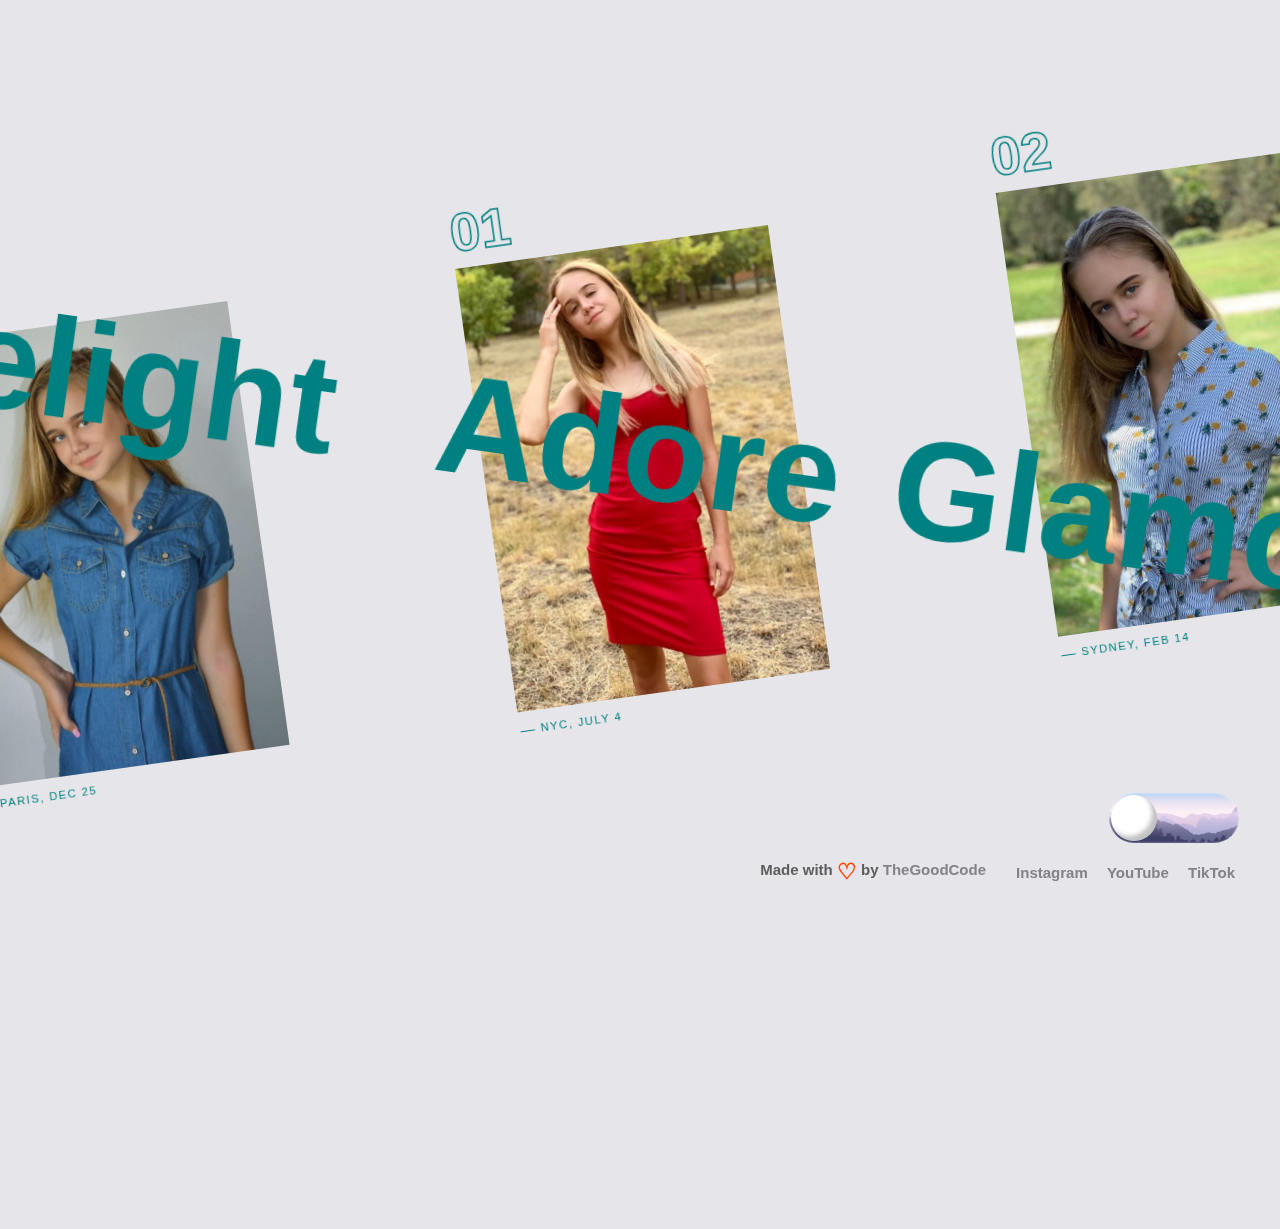
==== index.html @ 1a1d2ea1 "add nav links" ====
<!DOCTYPE html>
<html lang="en" class="no-js">
	<head>
		<meta charset="UTF-8" />
		<meta name="viewport" content="width=device-width, initial-scale=1" />
		<title>Welcome to My Website</title>
		<meta
			name="description"
			content="Model Website made with Love by TheGoodCode"
		/>
		<meta name="keywords" content="model, teen, website, TheGoodCode" />
		<meta name="author" content="TheGoodCode" />
		<link rel="shortcut icon" href="favicon.ico" />
		<link rel="stylesheet" type="text/css" href="css/base.css" />
		<script>
			document.documentElement.className = 'js'
			var supportsCssVars = function () {
				var e,
					t = document.createElement('style')
				return (
					(t.innerHTML = 'root: { --tmp-var: bold; }'),
					document.head.appendChild(t),
					(e = !!(
						window.CSS &&
						window.CSS.supports &&
						window.CSS.supports('font-weight', 'var(--tmp-var)')
					)),
					t.parentNode.removeChild(t),
					e
				)
			}
			supportsCssVars() ||
				alert(
					'Please view this demo in a modern browser that supports CSS Variables.'
				)
		</script>
	</head>

	<body class="loading">
		<main>
			<div>Add the nav links here</div>
			<div class="content">
				<article class="content__item">
					<div class="img-wrap img-wrap--content">
						<div
							class="img img--content"
							style="background-image: url(img/1.jpg);"
						></div>
					</div>
					<header class="content__item-header">
						<span class="content__item-header-meta">NYC, July 4</span>
						<h2 class="content__item-header-title">Adore</h2>
					</header>
					<div class="content__item-copy">
						<p class="content__item-copy-text">
							You can talk with someone for years, everyday, and still, it won't
							mean as much as what you can have when you sit in front of
							someone, not saying a word, yet you feel that person with your
							heart, you feel like you have known the person for forever....
							connections are made with the heart, not the tongue.
						</p>
					</div>
				</article>
				<article class="content__item">
					<div class="img-wrap img-wrap--content">
						<div
							class="img img--content"
							style="background-image: url(img/2.jpg);"
						></div>
					</div>
					<header class="content__item-header">
						<span class="content__item-header-meta">Sydney, Feb 14</span>
						<h2 class="content__item-header-title">Glamour</h2>
					</header>
					<div class="content__item-copy">
						<p class="content__item-copy-text">
							Maybe you can afford to wait. Maybe for you there's a tomorrow.
							Maybe for you there's one thousand tomorrows, or three thousand,
							or ten, so much time you can bathe in it, roll around it, let it
							slide like coins through you fingers. So much time you can waste
							it. But for some of us there's only today. And the truth is, you
							never really know.
						</p>
					</div>
				</article>
				<article class="content__item">
					<div class="img-wrap img-wrap--content">
						<div
							class="img img--content"
							style="background-image: url(img/3.jpg);"
						></div>
					</div>
					<header class="content__item-header">
						<span class="content__item-header-meta">Brisbane, Oct 29</span>
						<h2 class="content__item-header-title">Beauty</h2>
					</header>
					<div class="content__item-copy">
						<p class="content__item-copy-text">
							Even if you cannot change all the people around you, you can
							change the people you choose to be around. Life is too short to
							waste your time on people who don’t respect, appreciate, and value
							you. Spend your life with people who make you smile, laugh, and
							feel loved.
						</p>
					</div>
				</article>
				<article class="content__item">
					<div class="img-wrap img-wrap--content">
						<div
							class="img img--content"
							style="background-image: url(img/4.jpg);"
						></div>
					</div>
					<header class="content__item-header">
						<span class="content__item-header-meta">Berlin, Nov 5</span>
						<h2 class="content__item-header-title">Charm</h2>
					</header>
					<div class="content__item-copy">
						<p class="content__item-copy-text">
							It is difficult to live in and enjoy the moment when you are
							thinking about the past or worrying about the future. You cannot
							change your past, but you can ruin the present by worrying about
							your future. Learn from the past, plan for the future. The more
							you live in and enjoy the present moment, the happier you will be.
						</p>
					</div>
				</article>
				<article class="content__item">
					<div class="img-wrap img-wrap--content">
						<div
							class="img img--content"
							style="background-image: url(img/5.jpg);"
						></div>
					</div>
					<header class="content__item-header">
						<span class="content__item-header-meta">Paris, Dec 25</span>
						<h2 class="content__item-header-title">Delight</h2>
					</header>
					<div class="content__item-copy">
						<p class="content__item-copy-text">
							There is no more profitable investment than investing in yourself.
							It is the best investment you can make; you can never go wrong
							with it. It is the true way to improve yourself to be the best
							version of you and lets you be able to best serve those around
							you.
						</p>
					</div>
				</article>
			</div>
			<div class="revealer">
				<div class="revealer__inner"></div>
			</div>
			<div class="grid grid--slideshow">
				<figure class="grid__item grid__item--slide">
					<span class="number">01</span>
					<div class="img-wrap">
						<div class="img" style="background-image: url(img/1.jpg);"></div>
					</div>
					<figcaption class="caption">NYC, July 4</figcaption>
				</figure>
				<figure class="grid__item grid__item--slide">
					<span class="number">02</span>
					<div class="img-wrap">
						<div class="img" style="background-image: url(img/2.jpg);"></div>
					</div>
					<figcaption class="caption">Sydney, Feb 14</figcaption>
				</figure>
				<figure class="grid__item grid__item--slide">
					<span class="number">03</span>
					<div class="img-wrap">
						<div class="img" style="background-image: url(img/3.jpg);"></div>
					</div>
					<figcaption class="caption">Brisbane, Oct 29</figcaption>
				</figure>
				<figure class="grid__item grid__item--slide">
					<span class="number">04</span>
					<div class="img-wrap">
						<div class="img" style="background-image: url(img/4.jpg);"></div>
					</div>
					<figcaption class="caption">Berlin, Nov 5</figcaption>
				</figure>
				<figure class="grid__item grid__item--slide">
					<span class="number">05</span>
					<div class="img-wrap">
						<div class="img" style="background-image: url(img/5.jpg);"></div>
					</div>
					<figcaption class="caption">Paris, Dec 25</figcaption>
				</figure>
				<div class="titles-wrap">
					<div class="grid grid--titles">
						<h3 class="grid__item grid__item--title">Adore</h3>
						<h3 class="grid__item grid__item--title">Glamour</h3>
						<h3 class="grid__item grid__item--title">Beauty</h3>
						<h3 class="grid__item grid__item--title">Charm</h3>
						<h3 class="grid__item grid__item--title">Delight</h3>
					</div>
				</div>
				<div class="grid grid--interaction">
					<div class="grid__item grid__item--cursor grid__item--left"></div>
					<div class="grid__item grid__item--cursor grid__item--center"></div>
					<div class="grid__item grid__item--cursor grid__item--right"></div>
				</div>
			</div>
			<div class="frame">
				<div class="frame__title-wrap">
					<h1 class="frame__title">
						Made with
						<span
							style="color: orangered; font-size: 22px; vertical-align: sub;"
							>&#9825;</span
						>
						by <a href="mailto:TheGoodCode@Tuta.io">TheGoodCode</a>
					</h1>
					<div class="frame__links" style="font-weight: bold;">
						<a href="https://instagram.com/alisagoldfinch">Instagram</a>
						<a href="https://www.youtube.com/channel/UC1NYjFMmXwzutjYdrJ8sT-Q"
							>YouTube</a
						>
						<a href="https://tiktok.com">TikTok</a>
					</div>
					<div class="wrapper">
						<input type="checkbox" name="checkbox" class="switch" checked />
					</div>
				</div>
			</div>
			<!-- /frame -->
		</main>
		<script src="js/imagesloaded.pkgd.min.js"></script>
		<script src="js/charming.min.js"></script>
		<script src="js/TweenMax.min.js"></script>
		<script src="js/demo.js"></script>
	</body>
</html>
---- css/base.css ----
article,aside,details,figcaption,figure,footer,header,hgroup,main,nav,section,summary{display:block}audio,canvas,video{display:inline-block}audio:not([controls]){display:none;height:0}[hidden]{display:none}html{font-family:sans-serif;-ms-text-size-adjust:100%;-webkit-text-size-adjust:100%}body{margin:0}a:focus{outline:thin dotted}a:active,a:hover{outline:0}h1{font-size:2em;margin:.67em 0}abbr[title]{border-bottom:1px dotted}b,strong{font-weight:700}dfn{font-style:italic}hr{-moz-box-sizing:content-box;box-sizing:content-box;height:0}mark{background:#ff0;color:#000}code,kbd,pre,samp{font-family:monospace,serif;font-size:1em}pre{white-space:pre-wrap}q{quotes:'\201C''\201D''\2018''\2019'}small{font-size:80%}sub,sup{font-size:75%;line-height:0;position:relative;vertical-align:baseline}sup{top:-.5em}sub{bottom:-.25em}img{border:0}svg:not(:root){overflow:hidden}figure{margin:0}fieldset{border:1px solid silver;margin:0 2px;padding:.35em .625em .75em}legend{border:0;padding:0}button,input,select,textarea{font-family:inherit;font-size:100%;margin:0}button,input{line-height:normal}button,select{text-transform:none}button,html input[type=button],input[type=reset],input[type=submit]{-webkit-appearance:button;cursor:pointer}button[disabled],html input[disabled]{cursor:default}input[type=checkbox],input[type=radio]{box-sizing:border-box;padding:0}input[type=search]{-webkit-appearance:textfield;-moz-box-sizing:content-box;-webkit-box-sizing:content-box;box-sizing:content-box}input[type=search]::-webkit-search-cancel-button,input[type=search]::-webkit-search-decoration{-webkit-appearance:none}button::-moz-focus-inner,input::-moz-focus-inner{border:0;padding:0}textarea{overflow:auto;vertical-align:top}table{border-collapse:collapse;border-spacing:0}*,::after,::before{box-sizing:border-box}.debug{transform:scale(.5)}.debug *{outline:1px solid red;opacity:.9}body,html{height:100%}:root{font-size:15px}body{--color-text:#5d5d5d;--color-bg:#e6e6ea;--color-link:#838288;--color-link-hover:teal;--color-number:teal;--color-title:teal;--color-caption:teal;--color-content:teal;--color-content-bg:var(--color-bg);--color-reveal-bg:var(--color-bg);color:var(--color-text);background-color:var(--color-bg);font-family:transat-text,sans-serif;-webkit-font-smoothing:antialiased;-moz-osx-font-smoothing:grayscale;text-rendering:optimizeLegibility}.dark-mode{--color-text:aqua;--color-bg:#101010;--color-link:aqua;--color-link-hover:#fff;--color-number:aqua;--color-title:#bb3a3a;--color-caption:aqua;--color-content:#bb3a3a;--color-content-title:#bb3a3a;--color-content-meta:#bb3a3a}.js .loading::before{content:'';position:fixed;z-index:100000;top:0;left:0;width:100%;height:100%;background:var(--color-bg)}.js .loading::after{content:'';position:fixed;z-index:100000;top:50%;left:50%;width:60px;height:60px;margin:-30px 0 0 -30px;pointer-events:none;border-radius:50%;opacity:.4;background:var(--color-link);animation:loaderAnim .7s linear infinite alternate forwards}@keyframes loaderAnim{to{opacity:1;transform:scale3d(.5,.5,1)}}a{text-decoration:none;color:var(--color-link);outline:0}a:focus,a:hover{color:var(--color-link-hover);outline:0}main{position:relative;min-height:100vh}.frame{text-align:center;position:fixed;bottom:40px;left:50%;transform:translateX(-50%);transition:.3s opacity}.frame__title{font-size:1rem;margin:0 0 1rem}.frame__links a{margin:0 .5rem}.frame__mode{margin:1rem auto;display:flex;justify-content:center}.frame__mode-item{position:relative;width:20px;height:20px;margin:0 .25rem;pointer-events:auto;border-radius:50%;background:#fff;overflow:hidden;border:1px solid var(--color-text)}.frame__mode-item--dark{background:#000}.frame__mode-input,.frame__mode-label{font-size:0;position:absolute;opacity:0;width:100%;height:100%;left:0;top:0;-moz-appearance:none;-webkit-appearance:none;cursor:pointer}.content{position:relative}.content__item{position:absolute;width:100%;left:0;top:0;color:var(--color-content);background:var(--color-content-bg)}.js .content__item{opacity:0;pointer-events:none}.js .content__item--current{opacity:1;pointer-events:auto;top:5rem}.content__item-header{padding:2rem 2rem 0;position:relative}.content__item-header-title{font-family:ivymode,sans-serif;font-weight:600;font-size:3rem;margin:0;color:var(--color-content-title)}.content__item-header-meta{text-indent:.25rem;display:block;color:var(--color-content-meta)}.dark-mode .content__item-header-meta{mix-blend-mode:difference}.content__item-header-meta::before{content:'---------';margin:0 .5rem 0 0;letter-spacing:-.15rem}.content__item-copy{padding:2rem;font-family:linotype-didot,serif}.revealer{position:fixed;width:100vw;height:100vh;top:0;left:0;transform:rotate(-8deg);display:flex;align-items:center;justify-content:center;pointer-events:none}.revealer__inner{background-color:var(--color-reveal-bg);width:200%;height:200%;position:relative;flex:none}.grid{position:absolute;display:grid;height:400px;width:100%;left:0;top:0;grid-template-columns:30% 30% 30%;grid-column-gap:5%;grid-template-areas:'griditem-left griditem-center griditem-right'}.grid--interaction,.grid--slideshow{left:-5%;width:110%;pointer-events:none}.grid--slideshow{top:4rem;transform:rotate(-8deg)}.grid--titles{align-items:center;text-align:center;cursor:default}.titles-wrap{position:absolute;width:100%;height:100%;z-index:1000;pointer-events:none;transform:rotate(16deg)}.grid__item{display:flex;justify-content:center;position:relative;pointer-events:none;opacity:0;grid-area:griditem-center}.grid__item--slide{flex-direction:column;width:100%}.grid__item--title{font-size:11vw;margin:0;font-family:ivymode,sans-serif;font-weight:600;color:var(--color-title)}.grid__item--title span{display:inline-block}.grid__item--center,.grid__item--left,.grid__item--right{opacity:1;cursor:pointer}.grid__item--left{grid-area:griditem-left}.grid__item--center{grid-area:griditem-center}.grid__item--right{grid-area:griditem-right}.grid__item--cursor{pointer-events:auto}.content-open .grid__item--cursor{display:none}.number{font-size:2rem;-webkit-text-stroke:1.5px var(--color-number);text-stroke:1.5px var(--color-number);-webkit-text-fill-color:transparent;text-fill-color:transparent;color:transparent;line-height:1;margin:0 0 .5rem 0;font-weight:700}.img-wrap{width:100%;overflow:hidden;position:relative;height:100%}.img-wrap--content{height:200px}.img{width:calc(100% + 40px);height:100%;left:-20px;top:0;background-size:cover;background-position:50% 50%;position:absolute;pointer-events:none}.img--content{background-position:50% 38%}.caption{text-transform:uppercase;letter-spacing:.1rem;font-size:.75rem;font-weight:400;margin:.75rem 0 0 0;color:var(--color-caption)}.caption::before{content:'---------';margin:0 .5rem 0 0;letter-spacing:-.15rem}.caption,.content__item-header-title,.grid__item--title,.grid__item--title span,.img--content,.img-wrap,.number,.revealer__inner{will-change:transform}.grid__item--cursor.grid__item--left::after,.grid__item--cursor.grid__item--right::after,.img-wrap--content::after{position:absolute;left:calc(50% - 30px);cursor:pointer}.grid__item--cursor.grid__item--left::after{top:70%}.grid__item--cursor.grid__item--right::after{top:20%}.grid__item--cursor.grid__item--left::after{content:url("data:image/svg+xml,%3Csvg version='1.1' xmlns='http://www.w3.org/2000/svg' xmlns:xlink='http://www.w3.org/1999/xlink' x='0px' y='0px' width='61px' height='44px' viewBox='0 0 61 44' style='enable-background:new 0 0 61 44;' xml:space='preserve'%3E %3Cpath d='M.613 21.671L21.584.7l5.642 5.642-11.74 11.74H60.45v7.978H15.487l11.74 11.739-5.643 5.642L.613 22.469a.57.57 0 0 1 0-.798z'/%3E %3C/svg%3E")}.grid__item--cursor.grid__item--right::after{content:url("data:image/svg+xml,%3Csvg version='1.1' xmlns='http://www.w3.org/2000/svg' xmlns:xlink='http://www.w3.org/1999/xlink' x='0px' y='0px' width='61px' height='44px' viewBox='0 0 61 44' style='enable-background:new 0 0 61 44;' xml:space='preserve'%3E %3Cpath d='M60.287 21.671L39.316.7l-5.642 5.642 11.74 11.74H.45v7.978h44.963l-11.74 11.739 5.643 5.642 20.971-20.972a.57.57 0 0 0 0-.798z'/%3E %3C/svg%3E")}.img-wrap--content::after{top:.5rem;right:.5rem;left:auto;transform:scale(.5);content:url("data:image/svg+xml,%3Csvg version='1.1' xmlns='http://www.w3.org/2000/svg' xmlns:xlink='http://www.w3.org/1999/xlink' x='0px' y='0px' width='52px' height='52px' viewBox='0 0 52 52' style='enable-background:new 0 0 52 52;' xml:space='preserve'%3E %3Cpath  d='M20.921 26.67L5.791 41.75C5.485 41.743.23 36.488.224 36.18L15.32 21.073.098 5.86 5.74.22l15.19 15.24L36.161.22l5.64 5.64-15.27 15.22 15.097 15.15c-.006.307-5.262 5.562-5.569 5.568L20.921 26.67z'/%3E %3C/svg%3E")}@media screen and (min-width:53em){body{overflow:hidden}.frame{position:fixed;bottom:0;right:0;padding:1rem;transform:translateX(0);transition:.3s opacity}.content-open+.frame{opacity:0;pointer-events:none}.frame__title-wrap{display:flex;align-items:center;justify-content:flex-end}.frame__title{margin:0}.frame__links{margin:0 1.5rem}.frame__mode{margin:0}.frame a{pointer-events:auto}.grid{height:100vh;grid-template-columns:repeat(3,calc((100% - 36vw)/ 3));grid-column-gap:18vw}.grid--slideshow{top:0}.grid--interaction{grid-template-columns:repeat(3,calc(100% / 3));grid-column-gap:0}.number{font-size:4.25vw}.img-wrap{height:35vw}.img-wrap--content{height:100%;grid-area:1/2/2/3}.content{top:0;position:absolute;height:100vh;width:100%}.content__item{height:100vh;display:grid;align-items:center;grid-template-columns:30% 40% 30%;grid-column-gap:0}.js .content__item{height:100%}.js .content__item--current{top:0}.img-wrap--content{height:100%}.content__item-header{justify-self:center;grid-area:1/1/2/3;pointer-events:none}.content__item-header-title{font-size:8vw}.content__item-copy{max-width:300px;justify-self:center;text-align:center;font-size:large}.grid__item--cursor.grid__item--left::after,.grid__item--cursor.grid__item--right::after,.img-wrap--content::after{display:none}.grid__item--cursor.grid__item--left{cursor:url("data:image/svg+xml,%3Csvg version='1.1' xmlns='http://www.w3.org/2000/svg' xmlns:xlink='http://www.w3.org/1999/xlink' x='0px' y='0px' width='61px' height='44px' viewBox='0 0 61 44' style='enable-background:new 0 0 61 44;' xml:space='preserve'%3E %3Cpath d='M.613 21.671L21.584.7l5.642 5.642-11.74 11.74H60.45v7.978H15.487l11.74 11.739-5.643 5.642L.613 22.469a.57.57 0 0 1 0-.798z'/%3E %3C/svg%3E") 30 22,sw-resize}.grid__item--cursor.grid__item--center{cursor:url("data:image/svg+xml,%3Csvg version='1.1' xmlns='http://www.w3.org/2000/svg' xmlns:xlink='http://www.w3.org/1999/xlink' x='0px' y='0px' width='52px' height='52px' viewBox='0 0 52 52' style='enable-background:new 0 0 52 52;' xml:space='preserve'%3E %3Cpath d='M29.889 30.05l-.036 21.361c-.222.213-7.654.213-7.876 0l-.007-21.358-21.52.007v-7.978l21.518.036L21.96.571h7.978l-.037 21.56 21.388.037c.213.222.213 7.654 0 7.876l-21.401.007z'/%3E %3C/svg%3E") 26 26,crosshair}.grid__item--cursor.grid__item--right{cursor:url("data:image/svg+xml,%3Csvg version='1.1' xmlns='http://www.w3.org/2000/svg' xmlns:xlink='http://www.w3.org/1999/xlink' x='0px' y='0px' width='61px' height='44px' viewBox='0 0 61 44' style='enable-background:new 0 0 61 44;' xml:space='preserve'%3E %3Cpath d='M60.287 21.671L39.316.7l-5.642 5.642 11.74 11.74H.45v7.978h44.963l-11.74 11.739 5.643 5.642 20.971-20.972a.57.57 0 0 0 0-.798z'/%3E %3C/svg%3E") 30 22,ne-resize}.dark-mode .grid__item--cursor.grid__item--left{cursor:url("data:image/svg+xml,%3Csvg version='1.1' xmlns='http://www.w3.org/2000/svg' xmlns:xlink='http://www.w3.org/1999/xlink' x='0px' y='0px' width='61px' height='44px' viewBox='0 0 61 44' style='enable-background:new 0 0 61 44;' xml:space='preserve'%3E %3Cpath fill='%23bb3a3a' d='M.613 21.671L21.584.7l5.642 5.642-11.74 11.74H60.45v7.978H15.487l11.74 11.739-5.643 5.642L.613 22.469a.57.57 0 0 1 0-.798z'/%3E %3C/svg%3E") 30 22,sw-resize}.dark-mode .grid__item--cursor.grid__item--center{cursor:url("data:image/svg+xml,%3Csvg version='1.1' xmlns='http://www.w3.org/2000/svg' xmlns:xlink='http://www.w3.org/1999/xlink' x='0px' y='0px' width='52px' height='52px' viewBox='0 0 52 52' style='enable-background:new 0 0 52 52;' xml:space='preserve'%3E %3Cpath fill='%23bb3a3a' d='M29.889 30.05l-.036 21.361c-.222.213-7.654.213-7.876 0l-.007-21.358-21.52.007v-7.978l21.518.036L21.96.571h7.978l-.037 21.56 21.388.037c.213.222.213 7.654 0 7.876l-21.401.007z'/%3E %3C/svg%3E") 26 26,crosshair}.dark-mode .grid__item--cursor.grid__item--right{cursor:url("data:image/svg+xml,%3Csvg version='1.1' xmlns='http://www.w3.org/2000/svg' xmlns:xlink='http://www.w3.org/1999/xlink' x='0px' y='0px' width='61px' height='44px' viewBox='0 0 61 44' style='enable-background:new 0 0 61 44;' xml:space='preserve'%3E %3Cpath fill='%23bb3a3a' d='M60.287 21.671L39.316.7l-5.642 5.642 11.74 11.74H.45v7.978h44.963l-11.74 11.739 5.643 5.642 20.971-20.972a.57.57 0 0 0 0-.798z'/%3E %3C/svg%3E") 30 22,ne-resize}.img-wrap--content{cursor:url("data:image/svg+xml,%3Csvg version='1.1' xmlns='http://www.w3.org/2000/svg' xmlns:xlink='http://www.w3.org/1999/xlink' x='0px' y='0px' width='52px' height='52px' viewBox='0 0 52 52' style='enable-background:new 0 0 52 52;' xml:space='preserve'%3E %3Cpath  d='M20.921 26.67L5.791 41.75C5.485 41.743.23 36.488.224 36.18L15.32 21.073.098 5.86 5.74.22l15.19 15.24L36.161.22l5.64 5.64-15.27 15.22 15.097 15.15c-.006.307-5.262 5.562-5.569 5.568L20.921 26.67z'/%3E %3C/svg%3E") 21 21,pointer}.dark-mode .img-wrap--content{cursor:url("data:image/svg+xml,%3Csvg version='1.1' xmlns='http://www.w3.org/2000/svg' xmlns:xlink='http://www.w3.org/1999/xlink' x='0px' y='0px' width='52px' height='52px' viewBox='0 0 52 52' style='enable-background:new 0 0 52 52;' xml:space='preserve'%3E %3Cpath fill='%23bb3a3a' d='M20.921 26.67L5.791 41.75C5.485 41.743.23 36.488.224 36.18L15.32 21.073.098 5.86 5.74.22l15.19 15.24L36.161.22l5.64 5.64-15.27 15.22 15.097 15.15c-.006.307-5.262 5.562-5.569 5.568L20.921 26.67z'/%3E %3C/svg%3E") 21 21,pointer}}.wrapper{width:130px;position:absolute;transform:translate(-20%,-100%)}@media screen and (max-width:847px){.wrapper{left:50%;transform:translate(-50%,-245%)}.frame{width:100%}.grid__item--title{font-size:9vw}}.switch{position:relative;width:130px;height:50px;margin:0;appearance:none;-webkit-appearance:none;background-image:url([data-uri]);background-size:cover;background-repeat:no-repeat;border-radius:25px;box-shadow:inset 0 0 2px rgba(255,255,255,.7);transition:background-image .7s ease-in-out;outline:0;cursor:pointer;overflow:hidden}.switch:checked{background-image:url([data-uri]);background-size:cover;transition:background-image 1s ease-in-out}.switch:after{content:'';width:46px;height:46px;border-radius:50%;background-color:#fff;position:absolute;left:2px;top:2px;transform:translateX(0);animation:off .7s forwards cubic-bezier(.8,.5,.2,1.4);box-shadow:inset 5px -5px 4px rgba(53,53,53,.3)}@keyframes off{0%{transform:translateX(80px);width:46px}50%{width:75px;border-radius:25px}100%{transform:translateX(0);width:46px}}.switch:checked:after{animation:on .7s forwards cubic-bezier(.8,.5,.2,1.4);box-shadow:inset -5px -5px 4px rgba(53,53,53,.3)}@keyframes on{0%{transform:translateX(0);width:46px}50%{width:75px;border-radius:25px}100%{transform:translateX(80px);width:46px}}.switch:checked:before{content:'';width:15px;height:15px;border-radius:50%;position:absolute;left:15px;top:5px;transform-origin:53px 10px;background-color:transparent;box-shadow:5px -1px 0 #fff;filter:blur(0);animation:sun .7s forwards ease}@keyframes sun{0%{transform:rotate(170deg);background-color:transparent;box-shadow:5px -1px 0 #fff;filter:blur(0)}50%{background-color:transparent;box-shadow:5px -1px 0 #fff;filter:blur(0)}90%{background-color:#f5daaa;box-shadow:0 0 10px #f5deb4,0 0 20px #f5deb4,0 0 30px #f5deb4,inset 0 0 2px #efd3a3;filter:blur(1px)}100%{transform:rotate(0);background-color:#f5daaa;box-shadow:0 0 10px #f5deb4,0 0 20px #f5deb4,0 0 30px #f5deb4,inset 0 0 2px #efd3a3;filter:blur(1px)}}.switch:before{content:'';width:15px;height:15px;border-radius:50%;position:absolute;left:15px;top:5px;filter:blur(1px);background-color:#f5daaa;box-shadow:0 0 10px #f5deb4,0 0 20px #f5deb4,0 0 30px #f5deb4,inset 0 0 2px #efd3a3;transform-origin:53px 10px;animation:moon .7s forwards ease}@keyframes moon{0%{transform:rotate(0);filter:blur(1px)}50%{filter:blur(1px)}90%{background-color:transparent;box-shadow:5px -1px 0 #fff;filter:blur(0)}100%{transform:rotate(170deg);background-color:transparent;box-shadow:5px -1px 0 #fff;filter:blur(0)}}
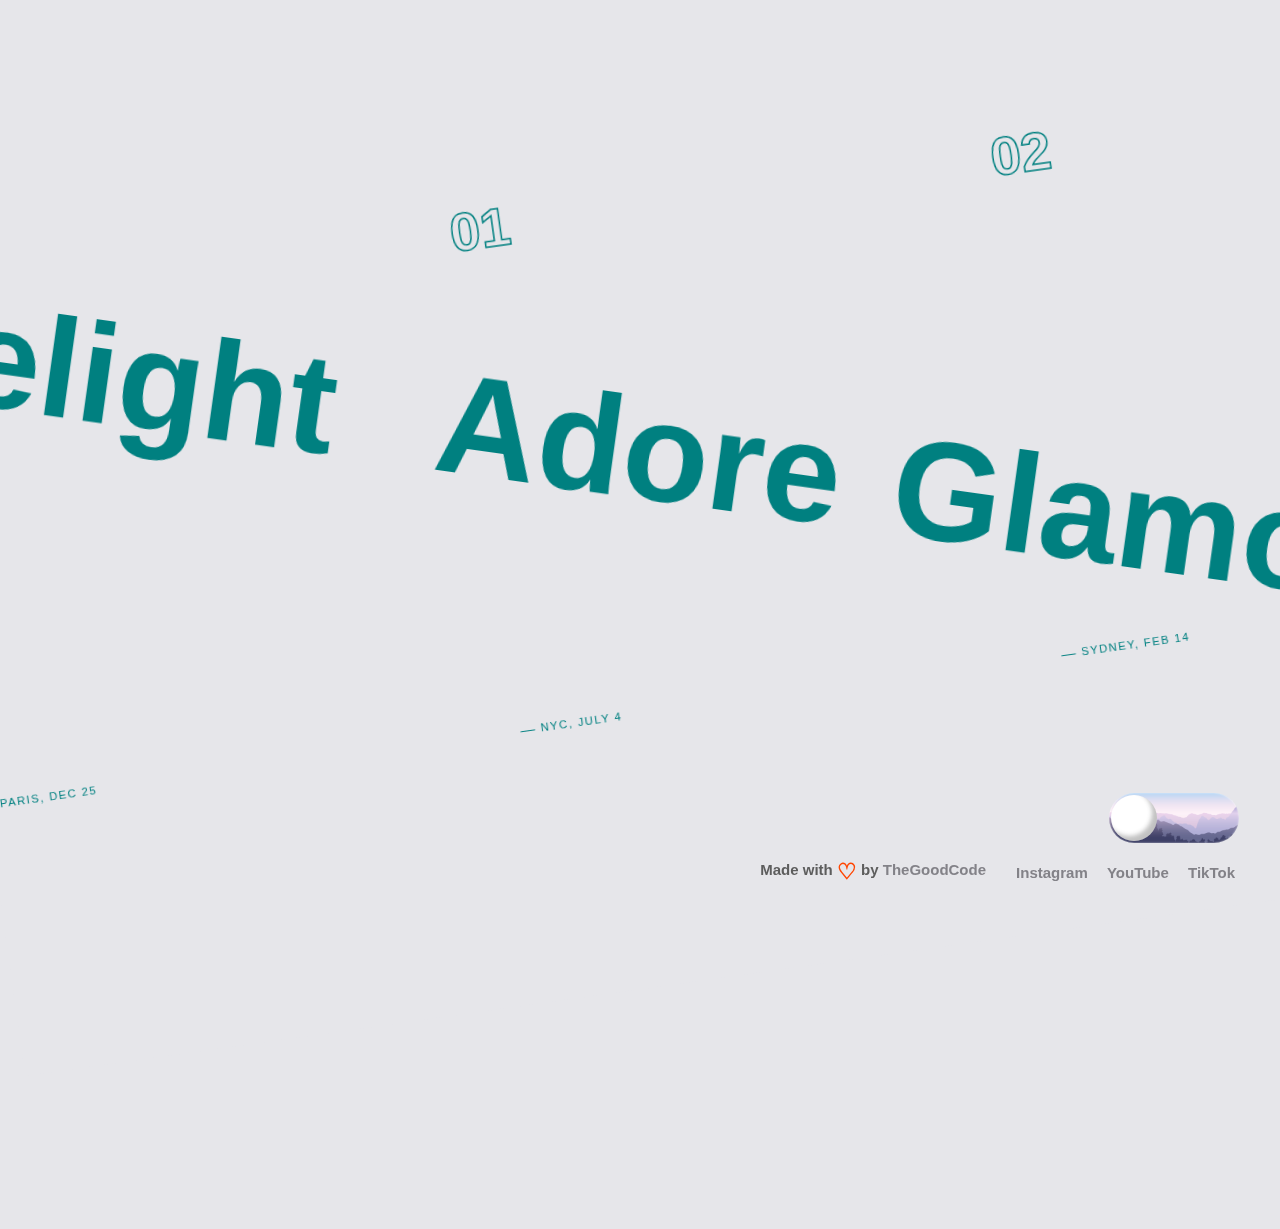
==== commit f20d1df6: "uploaded all images in google photos and hosted them from there" ====
--- a/index.html
+++ b/index.html
@@ -1,233 +1,234 @@
 <!DOCTYPE html>
 <html lang="en" class="no-js">
-	<head>
-		<meta charset="UTF-8" />
-		<meta name="viewport" content="width=device-width, initial-scale=1" />
-		<title>Welcome to My Website</title>
-		<meta
-			name="description"
-			content="Model Website made with Love by TheGoodCode"
-		/>
-		<meta name="keywords" content="model, teen, website, TheGoodCode" />
-		<meta name="author" content="TheGoodCode" />
-		<link rel="shortcut icon" href="favicon.ico" />
-		<link rel="stylesheet" type="text/css" href="css/base.css" />
-		<script>
-			document.documentElement.className = 'js'
-			var supportsCssVars = function () {
-				var e,
-					t = document.createElement('style')
-				return (
-					(t.innerHTML = 'root: { --tmp-var: bold; }'),
-					document.head.appendChild(t),
-					(e = !!(
-						window.CSS &&
-						window.CSS.supports &&
-						window.CSS.supports('font-weight', 'var(--tmp-var)')
-					)),
-					t.parentNode.removeChild(t),
-					e
-				)
-			}
-			supportsCssVars() ||
-				alert(
-					'Please view this demo in a modern browser that supports CSS Variables.'
-				)
-		</script>
-	</head>
 
-	<body class="loading">
-		<main>
-			<div>Add the nav links here</div>
-			<div class="content">
-				<article class="content__item">
-					<div class="img-wrap img-wrap--content">
-						<div
-							class="img img--content"
-							style="background-image: url(img/1.jpg);"
-						></div>
-					</div>
-					<header class="content__item-header">
-						<span class="content__item-header-meta">NYC, July 4</span>
-						<h2 class="content__item-header-title">Adore</h2>
-					</header>
-					<div class="content__item-copy">
-						<p class="content__item-copy-text">
-							You can talk with someone for years, everyday, and still, it won't
-							mean as much as what you can have when you sit in front of
-							someone, not saying a word, yet you feel that person with your
-							heart, you feel like you have known the person for forever....
-							connections are made with the heart, not the tongue.
-						</p>
-					</div>
-				</article>
-				<article class="content__item">
-					<div class="img-wrap img-wrap--content">
-						<div
-							class="img img--content"
-							style="background-image: url(img/2.jpg);"
-						></div>
-					</div>
-					<header class="content__item-header">
-						<span class="content__item-header-meta">Sydney, Feb 14</span>
-						<h2 class="content__item-header-title">Glamour</h2>
-					</header>
-					<div class="content__item-copy">
-						<p class="content__item-copy-text">
-							Maybe you can afford to wait. Maybe for you there's a tomorrow.
-							Maybe for you there's one thousand tomorrows, or three thousand,
-							or ten, so much time you can bathe in it, roll around it, let it
-							slide like coins through you fingers. So much time you can waste
-							it. But for some of us there's only today. And the truth is, you
-							never really know.
-						</p>
-					</div>
-				</article>
-				<article class="content__item">
-					<div class="img-wrap img-wrap--content">
-						<div
-							class="img img--content"
-							style="background-image: url(img/3.jpg);"
-						></div>
-					</div>
-					<header class="content__item-header">
-						<span class="content__item-header-meta">Brisbane, Oct 29</span>
-						<h2 class="content__item-header-title">Beauty</h2>
-					</header>
-					<div class="content__item-copy">
-						<p class="content__item-copy-text">
-							Even if you cannot change all the people around you, you can
-							change the people you choose to be around. Life is too short to
-							waste your time on people who don’t respect, appreciate, and value
-							you. Spend your life with people who make you smile, laugh, and
-							feel loved.
-						</p>
-					</div>
-				</article>
-				<article class="content__item">
-					<div class="img-wrap img-wrap--content">
-						<div
-							class="img img--content"
-							style="background-image: url(img/4.jpg);"
-						></div>
-					</div>
-					<header class="content__item-header">
-						<span class="content__item-header-meta">Berlin, Nov 5</span>
-						<h2 class="content__item-header-title">Charm</h2>
-					</header>
-					<div class="content__item-copy">
-						<p class="content__item-copy-text">
-							It is difficult to live in and enjoy the moment when you are
-							thinking about the past or worrying about the future. You cannot
-							change your past, but you can ruin the present by worrying about
-							your future. Learn from the past, plan for the future. The more
-							you live in and enjoy the present moment, the happier you will be.
-						</p>
-					</div>
-				</article>
-				<article class="content__item">
-					<div class="img-wrap img-wrap--content">
-						<div
-							class="img img--content"
-							style="background-image: url(img/5.jpg);"
-						></div>
-					</div>
-					<header class="content__item-header">
-						<span class="content__item-header-meta">Paris, Dec 25</span>
-						<h2 class="content__item-header-title">Delight</h2>
-					</header>
-					<div class="content__item-copy">
-						<p class="content__item-copy-text">
-							There is no more profitable investment than investing in yourself.
-							It is the best investment you can make; you can never go wrong
-							with it. It is the true way to improve yourself to be the best
-							version of you and lets you be able to best serve those around
-							you.
-						</p>
-					</div>
-				</article>
+<head>
+	<meta charset="UTF-8" />
+	<meta name="viewport" content="width=device-width, initial-scale=1" />
+	<title>Welcome to My Website</title>
+	<meta name="description" content="Model Website made with Love by TheGoodCode" />
+	<meta name="keywords" content="model, teen, website, TheGoodCode" />
+	<meta name="author" content="TheGoodCode" />
+	<link rel="shortcut icon" href="favicon.ico" />
+	<link rel="stylesheet" type="text/css" href="css/base.css" />
+	<script>
+		document.documentElement.className = 'js'
+		var supportsCssVars = function () {
+			var e,
+				t = document.createElement('style')
+			return (
+				(t.innerHTML = 'root: { --tmp-var: bold; }'),
+				document.head.appendChild(t),
+				(e = !!(
+					window.CSS &&
+					window.CSS.supports &&
+					window.CSS.supports('font-weight', 'var(--tmp-var)')
+				)),
+				t.parentNode.removeChild(t),
+				e
+			)
+		}
+		supportsCssVars() ||
+			alert(
+				'Please view this demo in a modern browser that supports CSS Variables.'
+			)
+	</script>
+</head>
+
+<body class="loading">
+	<main>
+		<div>Add the nav links here</div>
+		<div class="content">
+			<article class="content__item">
+				<div class="img-wrap img-wrap--content">
+					<div class="img img--content"
+						style="background-image: url(https://lh3.googleusercontent.com/jqiYI-f8SjNLC08zHUxml-SrjBSOpdWZISajF-sZW07DxowhvWiE8Unh2d3avWsczofZdSKtder5NHsr2rO-0kQfchn4i3Yh8PZOunVLkCe2_spnsiNtLAxcz0RjTe0-7YUQKVYT=w1920-h1080);">
+					</div>
+					</blockquote>
+					<script async src="//s.imgur.com/min/embed.js" charset="utf-8"></script>
+				</div>
+				<header class="content__item-header">
+					<span class="content__item-header-meta">NYC, July 4</span>
+					<h2 class="content__item-header-title">Adore</h2>
+				</header>
+				<div class="content__item-copy">
+					<p class="content__item-copy-text">
+						You can talk with someone for years, everyday, and still, it won't
+						mean as much as what you can have when you sit in front of
+						someone, not saying a word, yet you feel that person with your
+						heart, you feel like you have known the person for forever....
+						connections are made with the heart, not the tongue.
+					</p>
+				</div>
+			</article>
+			<article class="content__item">
+				<div class="img-wrap img-wrap--content">
+					<div class="img img--content"
+						style="background-image: url(https://lh3.googleusercontent.com/zhtqQMD5x4eyv453XK8eEj1cC8ltDgM_2e4I5G5DkF9mwYuzMFCidcB8MwmiGliJ77cv2CXWA9yMA1z5yLAzFOtAG3SEY_gk1BSRRMeLNf4yX4vrMFXNmY7NZxB4rAtIoiSv-PPg=w1920-h1080);">
+					</div>
+				</div>
+				<header class="content__item-header">
+					<span class="content__item-header-meta">Sydney, Feb 14</span>
+					<h2 class="content__item-header-title">Glamour</h2>
+				</header>
+				<div class="content__item-copy">
+					<p class="content__item-copy-text">
+						Maybe you can afford to wait. Maybe for you there's a tomorrow.
+						Maybe for you there's one thousand tomorrows, or three thousand,
+						or ten, so much time you can bathe in it, roll around it, let it
+						slide like coins through you fingers. So much time you can waste
+						it. But for some of us there's only today. And the truth is, you
+						never really know.
+					</p>
+				</div>
+			</article>
+			<article class="content__item">
+				<div class="img-wrap img-wrap--content">
+					<div class="img img--content"
+						style="background-image: url(https://lh3.googleusercontent.com/2q842ILVZ-6kw88Z91zoBiJiNdZj8QLAItRwK2NXZkgcdvGDuivNQeR3sgsqxfnLWwoId4TUEafiw0r9RtOY5kTrBQEibqcRFu6VJMBLYDuoI3JQu6JTw5CW2x9aYoDl-PSCYg2k=w1920-h1080);">
+					</div>
+				</div>
+				<header class="content__item-header">
+					<span class="content__item-header-meta">Brisbane, Oct 29</span>
+					<h2 class="content__item-header-title">Beauty</h2>
+				</header>
+				<div class="content__item-copy">
+					<p class="content__item-copy-text">
+						Even if you cannot change all the people around you, you can
+						change the people you choose to be around. Life is too short to
+						waste your time on people who don’t respect, appreciate, and value
+						you. Spend your life with people who make you smile, laugh, and
+						feel loved.
+					</p>
+				</div>
+			</article>
+			<article class="content__item">
+				<div class="img-wrap img-wrap--content">
+					<div class="img img--content"
+						style="background-image: url(https://lh3.googleusercontent.com/Y2hJwY_KGDaK8qK7HCvbccvIj2o89mm0tR7ea8GWC16L_VFk7_Icyyaty3cl0pongRH8SXLHyz8VZEQUrP0cICefiZPlMcgNlOuax6LN0WCn6kJSjtFrZ664cO4MBxGObnYy9y3d=w1920-h1080);">
+					</div>
+				</div>
+				<header class="content__item-header">
+					<span class="content__item-header-meta">Berlin, Nov 5</span>
+					<h2 class="content__item-header-title">Charm</h2>
+				</header>
+				<div class="content__item-copy">
+					<p class="content__item-copy-text">
+						It is difficult to live in and enjoy the moment when you are
+						thinking about the past or worrying about the future. You cannot
+						change your past, but you can ruin the present by worrying about
+						your future. Learn from the past, plan for the future. The more
+						you live in and enjoy the present moment, the happier you will be.
+					</p>
+				</div>
+			</article>
+			<article class="content__item">
+				<div class="img-wrap img-wrap--content">
+					<div class="img img--content"
+						style="background-image: url(https://lh3.googleusercontent.com/lNlgtEbeagHPSSiLE57iAyMpZ5jioQcPt2p5pwBvpnqirGYiUCM8uwdaRCTVfeK_Z1x34wvGy2hhMzol68mN-qtwPSQpC8YnMN0et-8tfBCdYO_LFwpAsdORG3rklKYDi7--ZjID=w1920-h1080);">
+					</div>
+				</div>
+				<header class="content__item-header">
+					<span class="content__item-header-meta">Paris, Dec 25</span>
+					<h2 class="content__item-header-title">Delight</h2>
+				</header>
+				<div class="content__item-copy">
+					<p class="content__item-copy-text">
+						There is no more profitable investment than investing in yourself.
+						It is the best investment you can make; you can never go wrong
+						with it. It is the true way to improve yourself to be the best
+						version of you and lets you be able to best serve those around
+						you.
+					</p>
+				</div>
+			</article>
+		</div>
+		<div class="revealer">
+			<div class="revealer__inner"></div>
+		</div>
+		<div class="grid grid--slideshow">
+			<figure class="grid__item grid__item--slide">
+				<span class="number">01</span>
+				<div class="img-wrap">
+					<div class="img"
+						style="background-image: url(https://lh3.googleusercontent.com/jqiYI-f8SjNLC08zHUxml-SrjBSOpdWZISajF-sZW07DxowhvWiE8Unh2d3avWsczofZdSKtder5NHsr2rO-0kQfchn4i3Yh8PZOunVLkCe2_spnsiNtLAxcz0RjTe0-7YUQKVYT=w1920-h1080);">
+					</div>
+				</div>
+				<figcaption class="caption">NYC, July 4</figcaption>
+			</figure>
+			<figure class="grid__item grid__item--slide">
+				<span class="number">02</span>
+				<div class="img-wrap">
+					<div class="img"
+						style="background-image: url(https://lh3.googleusercontent.com/zhtqQMD5x4eyv453XK8eEj1cC8ltDgM_2e4I5G5DkF9mwYuzMFCidcB8MwmiGliJ77cv2CXWA9yMA1z5yLAzFOtAG3SEY_gk1BSRRMeLNf4yX4vrMFXNmY7NZxB4rAtIoiSv-PPg=w1920-h1080);">
+					</div>
+				</div>
+				<figcaption class="caption">Sydney, Feb 14</figcaption>
+			</figure>
+			<figure class="grid__item grid__item--slide">
+				<span class="number">03</span>
+				<div class="img-wrap">
+					<div class="img"
+						style="background-image: url(https://lh3.googleusercontent.com/2q842ILVZ-6kw88Z91zoBiJiNdZj8QLAItRwK2NXZkgcdvGDuivNQeR3sgsqxfnLWwoId4TUEafiw0r9RtOY5kTrBQEibqcRFu6VJMBLYDuoI3JQu6JTw5CW2x9aYoDl-PSCYg2k=w1920-h1080);">
+					</div>
+				</div>
+				<figcaption class="caption">Brisbane, Oct 29</figcaption>
+			</figure>
+			<figure class="grid__item grid__item--slide">
+				<span class="number">04</span>
+				<div class="img-wrap">
+					<div class="img"
+						style="background-image: url(https://lh3.googleusercontent.com/Y2hJwY_KGDaK8qK7HCvbccvIj2o89mm0tR7ea8GWC16L_VFk7_Icyyaty3cl0pongRH8SXLHyz8VZEQUrP0cICefiZPlMcgNlOuax6LN0WCn6kJSjtFrZ664cO4MBxGObnYy9y3d=w1920-h1080);">
+					</div>
+				</div>
+				<figcaption class="caption">Berlin, Nov 5</figcaption>
+			</figure>
+			<figure class="grid__item grid__item--slide">
+				<span class="number">05</span>
+				<div class="img-wrap">
+					<div class="img"
+						style="background-image: url(https://lh3.googleusercontent.com/lNlgtEbeagHPSSiLE57iAyMpZ5jioQcPt2p5pwBvpnqirGYiUCM8uwdaRCTVfeK_Z1x34wvGy2hhMzol68mN-qtwPSQpC8YnMN0et-8tfBCdYO_LFwpAsdORG3rklKYDi7--ZjID=w1920-h1080);">
+					</div>
+				</div>
+				<figcaption class="caption">Paris, Dec 25</figcaption>
+			</figure>
+			<div class="titles-wrap">
+				<div class="grid grid--titles">
+					<h3 class="grid__item grid__item--title">Adore</h3>
+					<h3 class="grid__item grid__item--title">Glamour</h3>
+					<h3 class="grid__item grid__item--title">Beauty</h3>
+					<h3 class="grid__item grid__item--title">Charm</h3>
+					<h3 class="grid__item grid__item--title">Delight</h3>
+				</div>
 			</div>
-			<div class="revealer">
-				<div class="revealer__inner"></div>
+			<div class="grid grid--interaction">
+				<div class="grid__item grid__item--cursor grid__item--left"></div>
+				<div class="grid__item grid__item--cursor grid__item--center"></div>
+				<div class="grid__item grid__item--cursor grid__item--right"></div>
 			</div>
-			<div class="grid grid--slideshow">
-				<figure class="grid__item grid__item--slide">
-					<span class="number">01</span>
-					<div class="img-wrap">
-						<div class="img" style="background-image: url(img/1.jpg);"></div>
-					</div>
-					<figcaption class="caption">NYC, July 4</figcaption>
-				</figure>
-				<figure class="grid__item grid__item--slide">
-					<span class="number">02</span>
-					<div class="img-wrap">
-						<div class="img" style="background-image: url(img/2.jpg);"></div>
-					</div>
-					<figcaption class="caption">Sydney, Feb 14</figcaption>
-				</figure>
-				<figure class="grid__item grid__item--slide">
-					<span class="number">03</span>
-					<div class="img-wrap">
-						<div class="img" style="background-image: url(img/3.jpg);"></div>
-					</div>
-					<figcaption class="caption">Brisbane, Oct 29</figcaption>
-				</figure>
-				<figure class="grid__item grid__item--slide">
-					<span class="number">04</span>
-					<div class="img-wrap">
-						<div class="img" style="background-image: url(img/4.jpg);"></div>
-					</div>
-					<figcaption class="caption">Berlin, Nov 5</figcaption>
-				</figure>
-				<figure class="grid__item grid__item--slide">
-					<span class="number">05</span>
-					<div class="img-wrap">
-						<div class="img" style="background-image: url(img/5.jpg);"></div>
-					</div>
-					<figcaption class="caption">Paris, Dec 25</figcaption>
-				</figure>
-				<div class="titles-wrap">
-					<div class="grid grid--titles">
-						<h3 class="grid__item grid__item--title">Adore</h3>
-						<h3 class="grid__item grid__item--title">Glamour</h3>
-						<h3 class="grid__item grid__item--title">Beauty</h3>
-						<h3 class="grid__item grid__item--title">Charm</h3>
-						<h3 class="grid__item grid__item--title">Delight</h3>
-					</div>
-				</div>
-				<div class="grid grid--interaction">
-					<div class="grid__item grid__item--cursor grid__item--left"></div>
-					<div class="grid__item grid__item--cursor grid__item--center"></div>
-					<div class="grid__item grid__item--cursor grid__item--right"></div>
+		</div>
+		<div class="frame">
+			<div class="frame__title-wrap">
+				<h1 class="frame__title">
+					Made with
+					<span style="color: orangered; font-size: 22px; vertical-align: sub;">&#9825;</span>
+					by <a href="mailto:TheGoodCode@Tuta.io">TheGoodCode</a>
+				</h1>
+				<div class="frame__links" style="font-weight: bold;">
+					<a href="https://instagram.com/alisagoldfinch">Instagram</a>
+					<a href="https://www.youtube.com/channel/UC1NYjFMmXwzutjYdrJ8sT-Q">YouTube</a>
+					<a href="https://tiktok.com">TikTok</a>
+				</div>
+				<div class="wrapper">
+					<input type="checkbox" name="checkbox" class="switch" checked />
 				</div>
 			</div>
-			<div class="frame">
-				<div class="frame__title-wrap">
-					<h1 class="frame__title">
-						Made with
-						<span
-							style="color: orangered; font-size: 22px; vertical-align: sub;"
-							>&#9825;</span
-						>
-						by <a href="mailto:TheGoodCode@Tuta.io">TheGoodCode</a>
-					</h1>
-					<div class="frame__links" style="font-weight: bold;">
-						<a href="https://instagram.com/alisagoldfinch">Instagram</a>
-						<a href="https://www.youtube.com/channel/UC1NYjFMmXwzutjYdrJ8sT-Q"
-							>YouTube</a
-						>
-						<a href="https://tiktok.com">TikTok</a>
-					</div>
-					<div class="wrapper">
-						<input type="checkbox" name="checkbox" class="switch" checked />
-					</div>
-				</div>
-			</div>
-			<!-- /frame -->
-		</main>
-		<script src="js/imagesloaded.pkgd.min.js"></script>
-		<script src="js/charming.min.js"></script>
-		<script src="js/TweenMax.min.js"></script>
-		<script src="js/demo.js"></script>
-	</body>
-</html>
+		</div>
+		<!-- /frame -->
+	</main>
+	<script src="js/imagesloaded.pkgd.min.js"></script>
+	<script src="js/charming.min.js"></script>
+	<script src="js/TweenMax.min.js"></script>
+	<script src="js/demo.js"></script>
+</body>
+
+</html>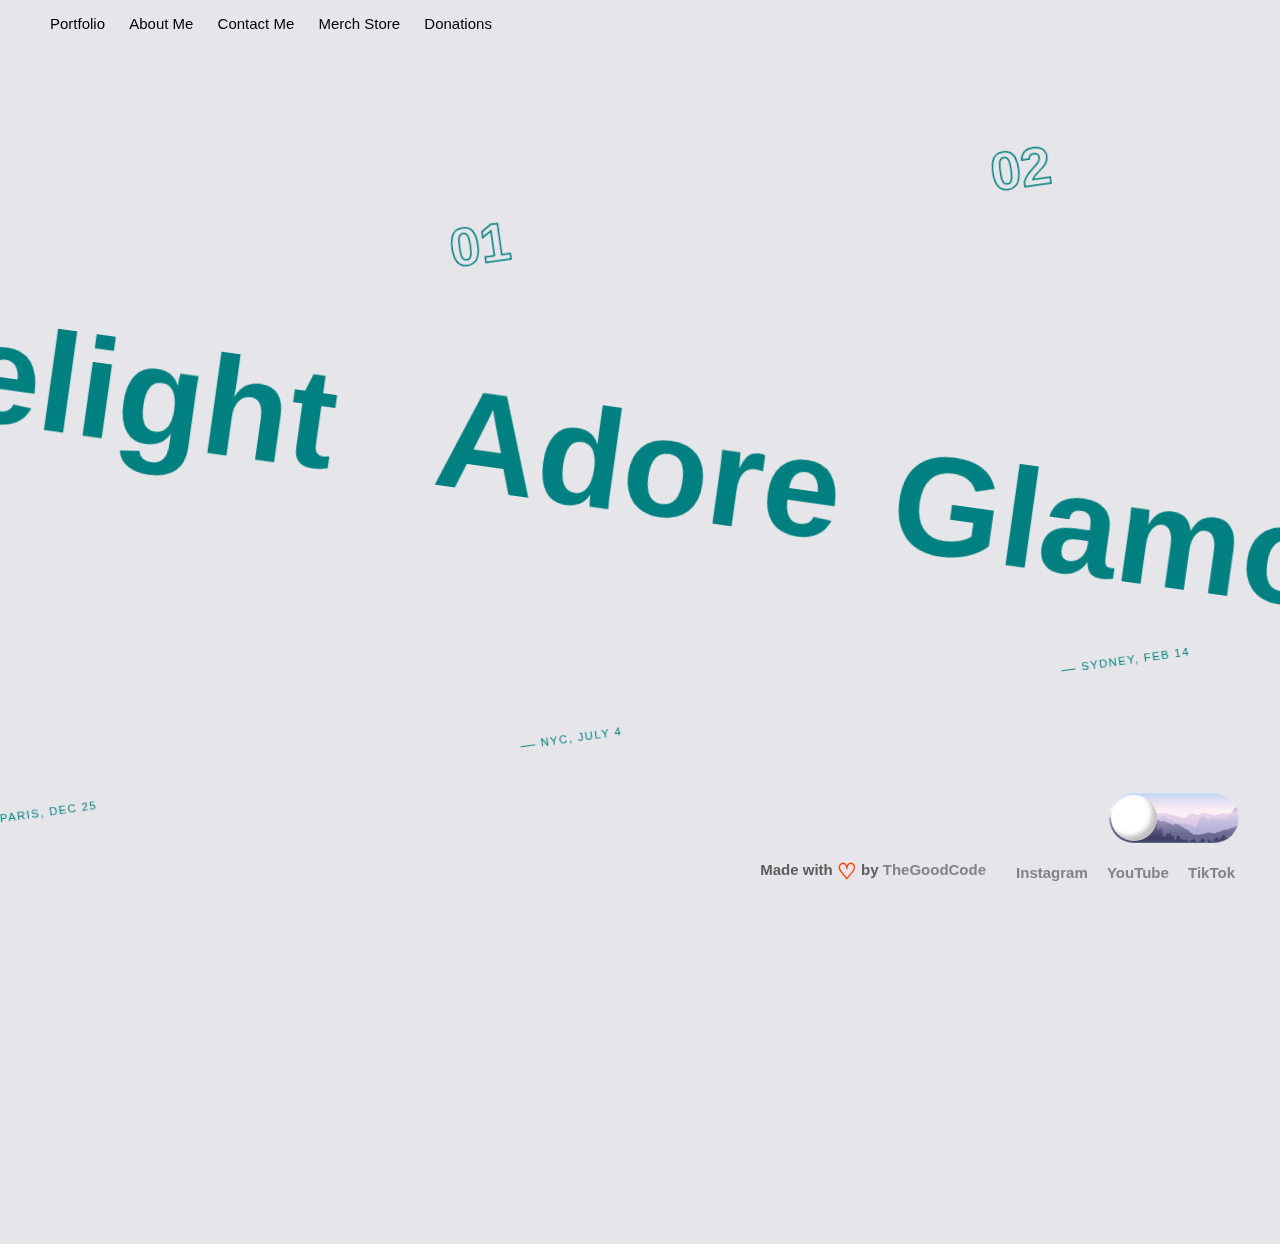
==== commit acf79625: "added nav" ====
--- a/index.html
+++ b/index.html
@@ -36,7 +36,15 @@
 
 <body class="loading">
 	<main>
-		<div>Add the nav links here</div>
+		<nav class="nav">
+			<ul>
+				<li>Portfolio</li>
+				<li>About Me</li>
+				<li>Contact Me</li>
+				<li>Merch Store</li>
+				<li>Donations</li>
+			</ul>
+		</nav>
 		<div class="content">
 			<article class="content__item">
 				<div class="img-wrap img-wrap--content">
--- a/css/base.css
+++ b/css/base.css
@@ -1 +1,980 @@
-article,aside,details,figcaption,figure,footer,header,hgroup,main,nav,section,summary{display:block}audio,canvas,video{display:inline-block}audio:not([controls]){display:none;height:0}[hidden]{display:none}html{font-family:sans-serif;-ms-text-size-adjust:100%;-webkit-text-size-adjust:100%}body{margin:0}a:focus{outline:thin dotted}a:active,a:hover{outline:0}h1{font-size:2em;margin:.67em 0}abbr[title]{border-bottom:1px dotted}b,strong{font-weight:700}dfn{font-style:italic}hr{-moz-box-sizing:content-box;box-sizing:content-box;height:0}mark{background:#ff0;color:#000}code,kbd,pre,samp{font-family:monospace,serif;font-size:1em}pre{white-space:pre-wrap}q{quotes:'\201C''\201D''\2018''\2019'}small{font-size:80%}sub,sup{font-size:75%;line-height:0;position:relative;vertical-align:baseline}sup{top:-.5em}sub{bottom:-.25em}img{border:0}svg:not(:root){overflow:hidden}figure{margin:0}fieldset{border:1px solid silver;margin:0 2px;padding:.35em .625em .75em}legend{border:0;padding:0}button,input,select,textarea{font-family:inherit;font-size:100%;margin:0}button,input{line-height:normal}button,select{text-transform:none}button,html input[type=button],input[type=reset],input[type=submit]{-webkit-appearance:button;cursor:pointer}button[disabled],html input[disabled]{cursor:default}input[type=checkbox],input[type=radio]{box-sizing:border-box;padding:0}input[type=search]{-webkit-appearance:textfield;-moz-box-sizing:content-box;-webkit-box-sizing:content-box;box-sizing:content-box}input[type=search]::-webkit-search-cancel-button,input[type=search]::-webkit-search-decoration{-webkit-appearance:none}button::-moz-focus-inner,input::-moz-focus-inner{border:0;padding:0}textarea{overflow:auto;vertical-align:top}table{border-collapse:collapse;border-spacing:0}*,::after,::before{box-sizing:border-box}.debug{transform:scale(.5)}.debug *{outline:1px solid red;opacity:.9}body,html{height:100%}:root{font-size:15px}body{--color-text:#5d5d5d;--color-bg:#e6e6ea;--color-link:#838288;--color-link-hover:teal;--color-number:teal;--color-title:teal;--color-caption:teal;--color-content:teal;--color-content-bg:var(--color-bg);--color-reveal-bg:var(--color-bg);color:var(--color-text);background-color:var(--color-bg);font-family:transat-text,sans-serif;-webkit-font-smoothing:antialiased;-moz-osx-font-smoothing:grayscale;text-rendering:optimizeLegibility}.dark-mode{--color-text:aqua;--color-bg:#101010;--color-link:aqua;--color-link-hover:#fff;--color-number:aqua;--color-title:#bb3a3a;--color-caption:aqua;--color-content:#bb3a3a;--color-content-title:#bb3a3a;--color-content-meta:#bb3a3a}.js .loading::before{content:'';position:fixed;z-index:100000;top:0;left:0;width:100%;height:100%;background:var(--color-bg)}.js .loading::after{content:'';position:fixed;z-index:100000;top:50%;left:50%;width:60px;height:60px;margin:-30px 0 0 -30px;pointer-events:none;border-radius:50%;opacity:.4;background:var(--color-link);animation:loaderAnim .7s linear infinite alternate forwards}@keyframes loaderAnim{to{opacity:1;transform:scale3d(.5,.5,1)}}a{text-decoration:none;color:var(--color-link);outline:0}a:focus,a:hover{color:var(--color-link-hover);outline:0}main{position:relative;min-height:100vh}.frame{text-align:center;position:fixed;bottom:40px;left:50%;transform:translateX(-50%);transition:.3s opacity}.frame__title{font-size:1rem;margin:0 0 1rem}.frame__links a{margin:0 .5rem}.frame__mode{margin:1rem auto;display:flex;justify-content:center}.frame__mode-item{position:relative;width:20px;height:20px;margin:0 .25rem;pointer-events:auto;border-radius:50%;background:#fff;overflow:hidden;border:1px solid var(--color-text)}.frame__mode-item--dark{background:#000}.frame__mode-input,.frame__mode-label{font-size:0;position:absolute;opacity:0;width:100%;height:100%;left:0;top:0;-moz-appearance:none;-webkit-appearance:none;cursor:pointer}.content{position:relative}.content__item{position:absolute;width:100%;left:0;top:0;color:var(--color-content);background:var(--color-content-bg)}.js .content__item{opacity:0;pointer-events:none}.js .content__item--current{opacity:1;pointer-events:auto;top:5rem}.content__item-header{padding:2rem 2rem 0;position:relative}.content__item-header-title{font-family:ivymode,sans-serif;font-weight:600;font-size:3rem;margin:0;color:var(--color-content-title)}.content__item-header-meta{text-indent:.25rem;display:block;color:var(--color-content-meta)}.dark-mode .content__item-header-meta{mix-blend-mode:difference}.content__item-header-meta::before{content:'---------';margin:0 .5rem 0 0;letter-spacing:-.15rem}.content__item-copy{padding:2rem;font-family:linotype-didot,serif}.revealer{position:fixed;width:100vw;height:100vh;top:0;left:0;transform:rotate(-8deg);display:flex;align-items:center;justify-content:center;pointer-events:none}.revealer__inner{background-color:var(--color-reveal-bg);width:200%;height:200%;position:relative;flex:none}.grid{position:absolute;display:grid;height:400px;width:100%;left:0;top:0;grid-template-columns:30% 30% 30%;grid-column-gap:5%;grid-template-areas:'griditem-left griditem-center griditem-right'}.grid--interaction,.grid--slideshow{left:-5%;width:110%;pointer-events:none}.grid--slideshow{top:4rem;transform:rotate(-8deg)}.grid--titles{align-items:center;text-align:center;cursor:default}.titles-wrap{position:absolute;width:100%;height:100%;z-index:1000;pointer-events:none;transform:rotate(16deg)}.grid__item{display:flex;justify-content:center;position:relative;pointer-events:none;opacity:0;grid-area:griditem-center}.grid__item--slide{flex-direction:column;width:100%}.grid__item--title{font-size:11vw;margin:0;font-family:ivymode,sans-serif;font-weight:600;color:var(--color-title)}.grid__item--title span{display:inline-block}.grid__item--center,.grid__item--left,.grid__item--right{opacity:1;cursor:pointer}.grid__item--left{grid-area:griditem-left}.grid__item--center{grid-area:griditem-center}.grid__item--right{grid-area:griditem-right}.grid__item--cursor{pointer-events:auto}.content-open .grid__item--cursor{display:none}.number{font-size:2rem;-webkit-text-stroke:1.5px var(--color-number);text-stroke:1.5px var(--color-number);-webkit-text-fill-color:transparent;text-fill-color:transparent;color:transparent;line-height:1;margin:0 0 .5rem 0;font-weight:700}.img-wrap{width:100%;overflow:hidden;position:relative;height:100%}.img-wrap--content{height:200px}.img{width:calc(100% + 40px);height:100%;left:-20px;top:0;background-size:cover;background-position:50% 50%;position:absolute;pointer-events:none}.img--content{background-position:50% 38%}.caption{text-transform:uppercase;letter-spacing:.1rem;font-size:.75rem;font-weight:400;margin:.75rem 0 0 0;color:var(--color-caption)}.caption::before{content:'---------';margin:0 .5rem 0 0;letter-spacing:-.15rem}.caption,.content__item-header-title,.grid__item--title,.grid__item--title span,.img--content,.img-wrap,.number,.revealer__inner{will-change:transform}.grid__item--cursor.grid__item--left::after,.grid__item--cursor.grid__item--right::after,.img-wrap--content::after{position:absolute;left:calc(50% - 30px);cursor:pointer}.grid__item--cursor.grid__item--left::after{top:70%}.grid__item--cursor.grid__item--right::after{top:20%}.grid__item--cursor.grid__item--left::after{content:url("data:image/svg+xml,%3Csvg version='1.1' xmlns='http://www.w3.org/2000/svg' xmlns:xlink='http://www.w3.org/1999/xlink' x='0px' y='0px' width='61px' height='44px' viewBox='0 0 61 44' style='enable-background:new 0 0 61 44;' xml:space='preserve'%3E %3Cpath d='M.613 21.671L21.584.7l5.642 5.642-11.74 11.74H60.45v7.978H15.487l11.74 11.739-5.643 5.642L.613 22.469a.57.57 0 0 1 0-.798z'/%3E %3C/svg%3E")}.grid__item--cursor.grid__item--right::after{content:url("data:image/svg+xml,%3Csvg version='1.1' xmlns='http://www.w3.org/2000/svg' xmlns:xlink='http://www.w3.org/1999/xlink' x='0px' y='0px' width='61px' height='44px' viewBox='0 0 61 44' style='enable-background:new 0 0 61 44;' xml:space='preserve'%3E %3Cpath d='M60.287 21.671L39.316.7l-5.642 5.642 11.74 11.74H.45v7.978h44.963l-11.74 11.739 5.643 5.642 20.971-20.972a.57.57 0 0 0 0-.798z'/%3E %3C/svg%3E")}.img-wrap--content::after{top:.5rem;right:.5rem;left:auto;transform:scale(.5);content:url("data:image/svg+xml,%3Csvg version='1.1' xmlns='http://www.w3.org/2000/svg' xmlns:xlink='http://www.w3.org/1999/xlink' x='0px' y='0px' width='52px' height='52px' viewBox='0 0 52 52' style='enable-background:new 0 0 52 52;' xml:space='preserve'%3E %3Cpath  d='M20.921 26.67L5.791 41.75C5.485 41.743.23 36.488.224 36.18L15.32 21.073.098 5.86 5.74.22l15.19 15.24L36.161.22l5.64 5.64-15.27 15.22 15.097 15.15c-.006.307-5.262 5.562-5.569 5.568L20.921 26.67z'/%3E %3C/svg%3E")}@media screen and (min-width:53em){body{overflow:hidden}.frame{position:fixed;bottom:0;right:0;padding:1rem;transform:translateX(0);transition:.3s opacity}.content-open+.frame{opacity:0;pointer-events:none}.frame__title-wrap{display:flex;align-items:center;justify-content:flex-end}.frame__title{margin:0}.frame__links{margin:0 1.5rem}.frame__mode{margin:0}.frame a{pointer-events:auto}.grid{height:100vh;grid-template-columns:repeat(3,calc((100% - 36vw)/ 3));grid-column-gap:18vw}.grid--slideshow{top:0}.grid--interaction{grid-template-columns:repeat(3,calc(100% / 3));grid-column-gap:0}.number{font-size:4.25vw}.img-wrap{height:35vw}.img-wrap--content{height:100%;grid-area:1/2/2/3}.content{top:0;position:absolute;height:100vh;width:100%}.content__item{height:100vh;display:grid;align-items:center;grid-template-columns:30% 40% 30%;grid-column-gap:0}.js .content__item{height:100%}.js .content__item--current{top:0}.img-wrap--content{height:100%}.content__item-header{justify-self:center;grid-area:1/1/2/3;pointer-events:none}.content__item-header-title{font-size:8vw}.content__item-copy{max-width:300px;justify-self:center;text-align:center;font-size:large}.grid__item--cursor.grid__item--left::after,.grid__item--cursor.grid__item--right::after,.img-wrap--content::after{display:none}.grid__item--cursor.grid__item--left{cursor:url("data:image/svg+xml,%3Csvg version='1.1' xmlns='http://www.w3.org/2000/svg' xmlns:xlink='http://www.w3.org/1999/xlink' x='0px' y='0px' width='61px' height='44px' viewBox='0 0 61 44' style='enable-background:new 0 0 61 44;' xml:space='preserve'%3E %3Cpath d='M.613 21.671L21.584.7l5.642 5.642-11.74 11.74H60.45v7.978H15.487l11.74 11.739-5.643 5.642L.613 22.469a.57.57 0 0 1 0-.798z'/%3E %3C/svg%3E") 30 22,sw-resize}.grid__item--cursor.grid__item--center{cursor:url("data:image/svg+xml,%3Csvg version='1.1' xmlns='http://www.w3.org/2000/svg' xmlns:xlink='http://www.w3.org/1999/xlink' x='0px' y='0px' width='52px' height='52px' viewBox='0 0 52 52' style='enable-background:new 0 0 52 52;' xml:space='preserve'%3E %3Cpath d='M29.889 30.05l-.036 21.361c-.222.213-7.654.213-7.876 0l-.007-21.358-21.52.007v-7.978l21.518.036L21.96.571h7.978l-.037 21.56 21.388.037c.213.222.213 7.654 0 7.876l-21.401.007z'/%3E %3C/svg%3E") 26 26,crosshair}.grid__item--cursor.grid__item--right{cursor:url("data:image/svg+xml,%3Csvg version='1.1' xmlns='http://www.w3.org/2000/svg' xmlns:xlink='http://www.w3.org/1999/xlink' x='0px' y='0px' width='61px' height='44px' viewBox='0 0 61 44' style='enable-background:new 0 0 61 44;' xml:space='preserve'%3E %3Cpath d='M60.287 21.671L39.316.7l-5.642 5.642 11.74 11.74H.45v7.978h44.963l-11.74 11.739 5.643 5.642 20.971-20.972a.57.57 0 0 0 0-.798z'/%3E %3C/svg%3E") 30 22,ne-resize}.dark-mode .grid__item--cursor.grid__item--left{cursor:url("data:image/svg+xml,%3Csvg version='1.1' xmlns='http://www.w3.org/2000/svg' xmlns:xlink='http://www.w3.org/1999/xlink' x='0px' y='0px' width='61px' height='44px' viewBox='0 0 61 44' style='enable-background:new 0 0 61 44;' xml:space='preserve'%3E %3Cpath fill='%23bb3a3a' d='M.613 21.671L21.584.7l5.642 5.642-11.74 11.74H60.45v7.978H15.487l11.74 11.739-5.643 5.642L.613 22.469a.57.57 0 0 1 0-.798z'/%3E %3C/svg%3E") 30 22,sw-resize}.dark-mode .grid__item--cursor.grid__item--center{cursor:url("data:image/svg+xml,%3Csvg version='1.1' xmlns='http://www.w3.org/2000/svg' xmlns:xlink='http://www.w3.org/1999/xlink' x='0px' y='0px' width='52px' height='52px' viewBox='0 0 52 52' style='enable-background:new 0 0 52 52;' xml:space='preserve'%3E %3Cpath fill='%23bb3a3a' d='M29.889 30.05l-.036 21.361c-.222.213-7.654.213-7.876 0l-.007-21.358-21.52.007v-7.978l21.518.036L21.96.571h7.978l-.037 21.56 21.388.037c.213.222.213 7.654 0 7.876l-21.401.007z'/%3E %3C/svg%3E") 26 26,crosshair}.dark-mode .grid__item--cursor.grid__item--right{cursor:url("data:image/svg+xml,%3Csvg version='1.1' xmlns='http://www.w3.org/2000/svg' xmlns:xlink='http://www.w3.org/1999/xlink' x='0px' y='0px' width='61px' height='44px' viewBox='0 0 61 44' style='enable-background:new 0 0 61 44;' xml:space='preserve'%3E %3Cpath fill='%23bb3a3a' d='M60.287 21.671L39.316.7l-5.642 5.642 11.74 11.74H.45v7.978h44.963l-11.74 11.739 5.643 5.642 20.971-20.972a.57.57 0 0 0 0-.798z'/%3E %3C/svg%3E") 30 22,ne-resize}.img-wrap--content{cursor:url("data:image/svg+xml,%3Csvg version='1.1' xmlns='http://www.w3.org/2000/svg' xmlns:xlink='http://www.w3.org/1999/xlink' x='0px' y='0px' width='52px' height='52px' viewBox='0 0 52 52' style='enable-background:new 0 0 52 52;' xml:space='preserve'%3E %3Cpath  d='M20.921 26.67L5.791 41.75C5.485 41.743.23 36.488.224 36.18L15.32 21.073.098 5.86 5.74.22l15.19 15.24L36.161.22l5.64 5.64-15.27 15.22 15.097 15.15c-.006.307-5.262 5.562-5.569 5.568L20.921 26.67z'/%3E %3C/svg%3E") 21 21,pointer}.dark-mode .img-wrap--content{cursor:url("data:image/svg+xml,%3Csvg version='1.1' xmlns='http://www.w3.org/2000/svg' xmlns:xlink='http://www.w3.org/1999/xlink' x='0px' y='0px' width='52px' height='52px' viewBox='0 0 52 52' style='enable-background:new 0 0 52 52;' xml:space='preserve'%3E %3Cpath fill='%23bb3a3a' d='M20.921 26.67L5.791 41.75C5.485 41.743.23 36.488.224 36.18L15.32 21.073.098 5.86 5.74.22l15.19 15.24L36.161.22l5.64 5.64-15.27 15.22 15.097 15.15c-.006.307-5.262 5.562-5.569 5.568L20.921 26.67z'/%3E %3C/svg%3E") 21 21,pointer}}.wrapper{width:130px;position:absolute;transform:translate(-20%,-100%)}@media screen and (max-width:847px){.wrapper{left:50%;transform:translate(-50%,-245%)}.frame{width:100%}.grid__item--title{font-size:9vw}}.switch{position:relative;width:130px;height:50px;margin:0;appearance:none;-webkit-appearance:none;background-image:url([data-uri]);background-size:cover;background-repeat:no-repeat;border-radius:25px;box-shadow:inset 0 0 2px rgba(255,255,255,.7);transition:background-image .7s ease-in-out;outline:0;cursor:pointer;overflow:hidden}.switch:checked{background-image:url([data-uri]);background-size:cover;transition:background-image 1s ease-in-out}.switch:after{content:'';width:46px;height:46px;border-radius:50%;background-color:#fff;position:absolute;left:2px;top:2px;transform:translateX(0);animation:off .7s forwards cubic-bezier(.8,.5,.2,1.4);box-shadow:inset 5px -5px 4px rgba(53,53,53,.3)}@keyframes off{0%{transform:translateX(80px);width:46px}50%{width:75px;border-radius:25px}100%{transform:translateX(0);width:46px}}.switch:checked:after{animation:on .7s forwards cubic-bezier(.8,.5,.2,1.4);box-shadow:inset -5px -5px 4px rgba(53,53,53,.3)}@keyframes on{0%{transform:translateX(0);width:46px}50%{width:75px;border-radius:25px}100%{transform:translateX(80px);width:46px}}.switch:checked:before{content:'';width:15px;height:15px;border-radius:50%;position:absolute;left:15px;top:5px;transform-origin:53px 10px;background-color:transparent;box-shadow:5px -1px 0 #fff;filter:blur(0);animation:sun .7s forwards ease}@keyframes sun{0%{transform:rotate(170deg);background-color:transparent;box-shadow:5px -1px 0 #fff;filter:blur(0)}50%{background-color:transparent;box-shadow:5px -1px 0 #fff;filter:blur(0)}90%{background-color:#f5daaa;box-shadow:0 0 10px #f5deb4,0 0 20px #f5deb4,0 0 30px #f5deb4,inset 0 0 2px #efd3a3;filter:blur(1px)}100%{transform:rotate(0);background-color:#f5daaa;box-shadow:0 0 10px #f5deb4,0 0 20px #f5deb4,0 0 30px #f5deb4,inset 0 0 2px #efd3a3;filter:blur(1px)}}.switch:before{content:'';width:15px;height:15px;border-radius:50%;position:absolute;left:15px;top:5px;filter:blur(1px);background-color:#f5daaa;box-shadow:0 0 10px #f5deb4,0 0 20px #f5deb4,0 0 30px #f5deb4,inset 0 0 2px #efd3a3;transform-origin:53px 10px;animation:moon .7s forwards ease}@keyframes moon{0%{transform:rotate(0);filter:blur(1px)}50%{filter:blur(1px)}90%{background-color:transparent;box-shadow:5px -1px 0 #fff;filter:blur(0)}100%{transform:rotate(170deg);background-color:transparent;box-shadow:5px -1px 0 #fff;filter:blur(0)}}+article,
+aside,
+details,
+figcaption,
+figure,
+footer,
+header,
+hgroup,
+main,
+nav,
+section,
+summary {
+    display: block
+}
+
+audio,
+canvas,
+video {
+    display: inline-block
+}
+
+audio:not([controls]) {
+    display: none;
+    height: 0
+}
+
+[hidden] {
+    display: none
+}
+
+html {
+    font-family: sans-serif;
+    -ms-text-size-adjust: 100%;
+    -webkit-text-size-adjust: 100%
+}
+
+body {
+    margin: 0
+}
+
+a:focus {
+    outline: thin dotted
+}
+
+a:active,
+a:hover {
+    outline: 0
+}
+
+h1 {
+    font-size: 2em;
+    margin: .67em 0
+}
+
+abbr[title] {
+    border-bottom: 1px dotted
+}
+
+b,
+strong {
+    font-weight: 700
+}
+
+dfn {
+    font-style: italic
+}
+
+hr {
+    -moz-box-sizing: content-box;
+    box-sizing: content-box;
+    height: 0
+}
+
+mark {
+    background: #ff0;
+    color: #000
+}
+
+code,
+kbd,
+pre,
+samp {
+    font-family: monospace, serif;
+    font-size: 1em
+}
+
+pre {
+    white-space: pre-wrap
+}
+
+q {
+    quotes: '\201C''\201D''\2018''\2019'
+}
+
+small {
+    font-size: 80%
+}
+
+sub,
+sup {
+    font-size: 75%;
+    line-height: 0;
+    position: relative;
+    vertical-align: baseline
+}
+
+sup {
+    top: -.5em
+}
+
+sub {
+    bottom: -.25em
+}
+
+img {
+    border: 0
+}
+
+svg:not(:root) {
+    overflow: hidden
+}
+
+figure {
+    margin: 0
+}
+
+fieldset {
+    border: 1px solid silver;
+    margin: 0 2px;
+    padding: .35em .625em .75em
+}
+
+legend {
+    border: 0;
+    padding: 0
+}
+
+button,
+input,
+select,
+textarea {
+    font-family: inherit;
+    font-size: 100%;
+    margin: 0
+}
+
+button,
+input {
+    line-height: normal
+}
+
+button,
+select {
+    text-transform: none
+}
+
+button,
+html input[type=button],
+input[type=reset],
+input[type=submit] {
+    -webkit-appearance: button;
+    cursor: pointer
+}
+
+button[disabled],
+html input[disabled] {
+    cursor: default
+}
+
+input[type=checkbox],
+input[type=radio] {
+    box-sizing: border-box;
+    padding: 0
+}
+
+input[type=search] {
+    -webkit-appearance: textfield;
+    -moz-box-sizing: content-box;
+    -webkit-box-sizing: content-box;
+    box-sizing: content-box
+}
+
+input[type=search]::-webkit-search-cancel-button,
+input[type=search]::-webkit-search-decoration {
+    -webkit-appearance: none
+}
+
+button::-moz-focus-inner,
+input::-moz-focus-inner {
+    border: 0;
+    padding: 0
+}
+
+textarea {
+    overflow: auto;
+    vertical-align: top
+}
+
+table {
+    border-collapse: collapse;
+    border-spacing: 0
+}
+
+*,
+::after,
+::before {
+    box-sizing: border-box
+}
+
+.debug {
+    transform: scale(.5)
+}
+
+.debug * {
+    outline: 1px solid red;
+    opacity: .9
+}
+
+.nav {
+    position: relative;
+    z-index: 1;
+}
+
+.nav ul li {
+    list-style-type: none;
+    display: inline-block;
+    margin: auto 10px;
+    color: #000;
+    cursor: pointer;
+    transition: all .2s ease-in-out;
+}
+
+.nav ul li:hover {
+    color: #888;
+}
+
+body,
+html {
+    height: 100%
+}
+
+:root {
+    font-size: 15px
+}
+
+body {
+    --color-text: #5d5d5d;
+    --color-bg: #e6e6ea;
+    --color-link: #838288;
+    --color-link-hover: teal;
+    --color-number: teal;
+    --color-title: teal;
+    --color-caption: teal;
+    --color-content: teal;
+    --color-content-bg: var(--color-bg);
+    --color-reveal-bg: var(--color-bg);
+    color: var(--color-text);
+    background-color: var(--color-bg);
+    font-family: transat-text, sans-serif;
+    -webkit-font-smoothing: antialiased;
+    -moz-osx-font-smoothing: grayscale;
+    text-rendering: optimizeLegibility
+}
+
+.dark-mode {
+    --color-text: aqua;
+    --color-bg: #101010;
+    --color-link: aqua;
+    --color-link-hover: #fff;
+    --color-number: aqua;
+    --color-title: #bb3a3a;
+    --color-caption: aqua;
+    --color-content: #bb3a3a;
+    --color-content-title: #bb3a3a;
+    --color-content-meta: #bb3a3a
+}
+
+.js .loading::before {
+    content: '';
+    position: fixed;
+    z-index: 100000;
+    top: 0;
+    left: 0;
+    width: 100%;
+    height: 100%;
+    background: var(--color-bg)
+}
+
+.js .loading::after {
+    content: '';
+    position: fixed;
+    z-index: 100000;
+    top: 50%;
+    left: 50%;
+    width: 60px;
+    height: 60px;
+    margin: -30px 0 0 -30px;
+    pointer-events: none;
+    border-radius: 50%;
+    opacity: .4;
+    background: var(--color-link);
+    animation: loaderAnim .7s linear infinite alternate forwards
+}
+
+@keyframes loaderAnim {
+    to {
+        opacity: 1;
+        transform: scale3d(.5, .5, 1)
+    }
+}
+
+a {
+    text-decoration: none;
+    color: var(--color-link);
+    outline: 0
+}
+
+a:focus,
+a:hover {
+    color: var(--color-link-hover);
+    outline: 0
+}
+
+main {
+    position: relative;
+    min-height: 100vh
+}
+
+.frame {
+    text-align: center;
+    position: fixed;
+    bottom: 40px;
+    left: 50%;
+    transform: translateX(-50%);
+    transition: .3s opacity
+}
+
+.frame__title {
+    font-size: 1rem;
+    margin: 0 0 1rem
+}
+
+.frame__links a {
+    margin: 0 .5rem
+}
+
+.frame__mode {
+    margin: 1rem auto;
+    display: flex;
+    justify-content: center
+}
+
+.frame__mode-item {
+    position: relative;
+    width: 20px;
+    height: 20px;
+    margin: 0 .25rem;
+    pointer-events: auto;
+    border-radius: 50%;
+    background: #fff;
+    overflow: hidden;
+    border: 1px solid var(--color-text)
+}
+
+.frame__mode-item--dark {
+    background: #000
+}
+
+.frame__mode-input,
+.frame__mode-label {
+    font-size: 0;
+    position: absolute;
+    opacity: 0;
+    width: 100%;
+    height: 100%;
+    left: 0;
+    top: 0;
+    -moz-appearance: none;
+    -webkit-appearance: none;
+    cursor: pointer
+}
+
+.content {
+    position: relative
+}
+
+.content__item {
+    position: absolute;
+    width: 100%;
+    left: 0;
+    top: 0;
+    color: var(--color-content);
+    background: var(--color-content-bg)
+}
+
+.js .content__item {
+    opacity: 0;
+    pointer-events: none
+}
+
+.js .content__item--current {
+    opacity: 1;
+    pointer-events: auto;
+    top: 5rem
+}
+
+.content__item-header {
+    padding: 2rem 2rem 0;
+    position: relative
+}
+
+.content__item-header-title {
+    font-family: ivymode, sans-serif;
+    font-weight: 600;
+    font-size: 3rem;
+    margin: 0;
+    color: var(--color-content-title)
+}
+
+.content__item-header-meta {
+    text-indent: .25rem;
+    display: block;
+    color: var(--color-content-meta)
+}
+
+.dark-mode .content__item-header-meta {
+    mix-blend-mode: difference
+}
+
+.content__item-header-meta::before {
+    content: '---------';
+    margin: 0 .5rem 0 0;
+    letter-spacing: -.15rem
+}
+
+.content__item-copy {
+    padding: 2rem;
+    font-family: linotype-didot, serif
+}
+
+.revealer {
+    position: fixed;
+    width: 100vw;
+    height: 100vh;
+    top: 0;
+    left: 0;
+    transform: rotate(-8deg);
+    display: flex;
+    align-items: center;
+    justify-content: center;
+    pointer-events: none
+}
+
+.revealer__inner {
+    background-color: var(--color-reveal-bg);
+    width: 200%;
+    height: 200%;
+    position: relative;
+    flex: none
+}
+
+.grid {
+    position: absolute;
+    display: grid;
+    height: 400px;
+    width: 100%;
+    left: 0;
+    top: 0;
+    grid-template-columns: 30% 30% 30%;
+    grid-column-gap: 5%;
+    grid-template-areas: 'griditem-left griditem-center griditem-right'
+}
+
+.grid--interaction,
+.grid--slideshow {
+    left: -5%;
+    width: 110%;
+    pointer-events: none
+}
+
+.grid--slideshow {
+    top: 4rem;
+    transform: rotate(-8deg)
+}
+
+.grid--titles {
+    align-items: center;
+    text-align: center;
+    cursor: default
+}
+
+.titles-wrap {
+    position: absolute;
+    width: 100%;
+    height: 100%;
+    z-index: 1000;
+    pointer-events: none;
+    transform: rotate(16deg)
+}
+
+.grid__item {
+    display: flex;
+    justify-content: center;
+    position: relative;
+    pointer-events: none;
+    opacity: 0;
+    grid-area: griditem-center
+}
+
+.grid__item--slide {
+    flex-direction: column;
+    width: 100%
+}
+
+.grid__item--title {
+    font-size: 11vw;
+    margin: 0;
+    font-family: ivymode, sans-serif;
+    font-weight: 600;
+    color: var(--color-title)
+}
+
+.grid__item--title span {
+    display: inline-block
+}
+
+.grid__item--center,
+.grid__item--left,
+.grid__item--right {
+    opacity: 1;
+    cursor: pointer
+}
+
+.grid__item--left {
+    grid-area: griditem-left
+}
+
+.grid__item--center {
+    grid-area: griditem-center
+}
+
+.grid__item--right {
+    grid-area: griditem-right
+}
+
+.grid__item--cursor {
+    pointer-events: auto
+}
+
+.content-open .grid__item--cursor {
+    display: none
+}
+
+.number {
+    font-size: 2rem;
+    -webkit-text-stroke: 1.5px var(--color-number);
+    text-stroke: 1.5px var(--color-number);
+    -webkit-text-fill-color: transparent;
+    text-fill-color: transparent;
+    color: transparent;
+    line-height: 1;
+    margin: 0 0 .5rem 0;
+    font-weight: 700
+}
+
+.img-wrap {
+    width: 100%;
+    overflow: hidden;
+    position: relative;
+    height: 100%
+}
+
+.img-wrap--content {
+    height: 200px
+}
+
+.img {
+    width: calc(100% + 40px);
+    height: 100%;
+    left: -20px;
+    top: 0;
+    background-size: cover;
+    background-position: 50% 50%;
+    position: absolute;
+    pointer-events: none
+}
+
+.img--content {
+    background-position: 50% 38%
+}
+
+.caption {
+    text-transform: uppercase;
+    letter-spacing: .1rem;
+    font-size: .75rem;
+    font-weight: 400;
+    margin: .75rem 0 0 0;
+    color: var(--color-caption)
+}
+
+.caption::before {
+    content: '---------';
+    margin: 0 .5rem 0 0;
+    letter-spacing: -.15rem
+}
+
+.caption,
+.content__item-header-title,
+.grid__item--title,
+.grid__item--title span,
+.img--content,
+.img-wrap,
+.number,
+.revealer__inner {
+    will-change: transform
+}
+
+.grid__item--cursor.grid__item--left::after,
+.grid__item--cursor.grid__item--right::after,
+.img-wrap--content::after {
+    position: absolute;
+    left: calc(50% - 30px);
+    cursor: pointer
+}
+
+.grid__item--cursor.grid__item--left::after {
+    top: 70%
+}
+
+.grid__item--cursor.grid__item--right::after {
+    top: 20%
+}
+
+.grid__item--cursor.grid__item--left::after {
+    content: url("data:image/svg+xml,%3Csvg version='1.1' xmlns='http://www.w3.org/2000/svg' xmlns:xlink='http://www.w3.org/1999/xlink' x='0px' y='0px' width='61px' height='44px' viewBox='0 0 61 44' style='enable-background:new 0 0 61 44;' xml:space='preserve'%3E %3Cpath d='M.613 21.671L21.584.7l5.642 5.642-11.74 11.74H60.45v7.978H15.487l11.74 11.739-5.643 5.642L.613 22.469a.57.57 0 0 1 0-.798z'/%3E %3C/svg%3E")
+}
+
+.grid__item--cursor.grid__item--right::after {
+    content: url("data:image/svg+xml,%3Csvg version='1.1' xmlns='http://www.w3.org/2000/svg' xmlns:xlink='http://www.w3.org/1999/xlink' x='0px' y='0px' width='61px' height='44px' viewBox='0 0 61 44' style='enable-background:new 0 0 61 44;' xml:space='preserve'%3E %3Cpath d='M60.287 21.671L39.316.7l-5.642 5.642 11.74 11.74H.45v7.978h44.963l-11.74 11.739 5.643 5.642 20.971-20.972a.57.57 0 0 0 0-.798z'/%3E %3C/svg%3E")
+}
+
+.img-wrap--content::after {
+    top: .5rem;
+    right: .5rem;
+    left: auto;
+    transform: scale(.5);
+    content: url("data:image/svg+xml,%3Csvg version='1.1' xmlns='http://www.w3.org/2000/svg' xmlns:xlink='http://www.w3.org/1999/xlink' x='0px' y='0px' width='52px' height='52px' viewBox='0 0 52 52' style='enable-background:new 0 0 52 52;' xml:space='preserve'%3E %3Cpath  d='M20.921 26.67L5.791 41.75C5.485 41.743.23 36.488.224 36.18L15.32 21.073.098 5.86 5.74.22l15.19 15.24L36.161.22l5.64 5.64-15.27 15.22 15.097 15.15c-.006.307-5.262 5.562-5.569 5.568L20.921 26.67z'/%3E %3C/svg%3E")
+}
+
+@media screen and (min-width:53em) {
+    body {
+        overflow: hidden
+    }
+
+    .frame {
+        position: fixed;
+        bottom: 0;
+        right: 0;
+        padding: 1rem;
+        transform: translateX(0);
+        transition: .3s opacity
+    }
+
+    .content-open+.frame {
+        opacity: 0;
+        pointer-events: none
+    }
+
+    .frame__title-wrap {
+        display: flex;
+        align-items: center;
+        justify-content: flex-end
+    }
+
+    .frame__title {
+        margin: 0
+    }
+
+    .frame__links {
+        margin: 0 1.5rem
+    }
+
+    .frame__mode {
+        margin: 0
+    }
+
+    .frame a {
+        pointer-events: auto
+    }
+
+    .grid {
+        height: 100vh;
+        grid-template-columns: repeat(3, calc((100% - 36vw)/ 3));
+        grid-column-gap: 18vw
+    }
+
+    .grid--slideshow {
+        top: 0
+    }
+
+    .grid--interaction {
+        grid-template-columns: repeat(3, calc(100% / 3));
+        grid-column-gap: 0
+    }
+
+    .number {
+        font-size: 4.25vw
+    }
+
+    .img-wrap {
+        height: 35vw
+    }
+
+    .img-wrap--content {
+        height: 100%;
+        grid-area: 1/2/2/3
+    }
+
+    .content {
+        top: 0;
+        position: absolute;
+        height: 100vh;
+        width: 100%
+    }
+
+    .content__item {
+        height: 100vh;
+        display: grid;
+        align-items: center;
+        grid-template-columns: 30% 40% 30%;
+        grid-column-gap: 0
+    }
+
+    .js .content__item {
+        height: 100%
+    }
+
+    .js .content__item--current {
+        top: 0
+    }
+
+    .img-wrap--content {
+        height: 100%
+    }
+
+    .content__item-header {
+        justify-self: center;
+        grid-area: 1/1/2/3;
+        pointer-events: none
+    }
+
+    .content__item-header-title {
+        font-size: 8vw
+    }
+
+    .content__item-copy {
+        max-width: 300px;
+        justify-self: center;
+        text-align: center;
+        font-size: large
+    }
+
+    .grid__item--cursor.grid__item--left::after,
+    .grid__item--cursor.grid__item--right::after,
+    .img-wrap--content::after {
+        display: none
+    }
+
+    .grid__item--cursor.grid__item--left {
+        cursor: url("data:image/svg+xml,%3Csvg version='1.1' xmlns='http://www.w3.org/2000/svg' xmlns:xlink='http://www.w3.org/1999/xlink' x='0px' y='0px' width='61px' height='44px' viewBox='0 0 61 44' style='enable-background:new 0 0 61 44;' xml:space='preserve'%3E %3Cpath d='M.613 21.671L21.584.7l5.642 5.642-11.74 11.74H60.45v7.978H15.487l11.74 11.739-5.643 5.642L.613 22.469a.57.57 0 0 1 0-.798z'/%3E %3C/svg%3E") 30 22, sw-resize
+    }
+
+    .grid__item--cursor.grid__item--center {
+        cursor: url("data:image/svg+xml,%3Csvg version='1.1' xmlns='http://www.w3.org/2000/svg' xmlns:xlink='http://www.w3.org/1999/xlink' x='0px' y='0px' width='52px' height='52px' viewBox='0 0 52 52' style='enable-background:new 0 0 52 52;' xml:space='preserve'%3E %3Cpath d='M29.889 30.05l-.036 21.361c-.222.213-7.654.213-7.876 0l-.007-21.358-21.52.007v-7.978l21.518.036L21.96.571h7.978l-.037 21.56 21.388.037c.213.222.213 7.654 0 7.876l-21.401.007z'/%3E %3C/svg%3E") 26 26, crosshair
+    }
+
+    .grid__item--cursor.grid__item--right {
+        cursor: url("data:image/svg+xml,%3Csvg version='1.1' xmlns='http://www.w3.org/2000/svg' xmlns:xlink='http://www.w3.org/1999/xlink' x='0px' y='0px' width='61px' height='44px' viewBox='0 0 61 44' style='enable-background:new 0 0 61 44;' xml:space='preserve'%3E %3Cpath d='M60.287 21.671L39.316.7l-5.642 5.642 11.74 11.74H.45v7.978h44.963l-11.74 11.739 5.643 5.642 20.971-20.972a.57.57 0 0 0 0-.798z'/%3E %3C/svg%3E") 30 22, ne-resize
+    }
+
+    .dark-mode .grid__item--cursor.grid__item--left {
+        cursor: url("data:image/svg+xml,%3Csvg version='1.1' xmlns='http://www.w3.org/2000/svg' xmlns:xlink='http://www.w3.org/1999/xlink' x='0px' y='0px' width='61px' height='44px' viewBox='0 0 61 44' style='enable-background:new 0 0 61 44;' xml:space='preserve'%3E %3Cpath fill='%23bb3a3a' d='M.613 21.671L21.584.7l5.642 5.642-11.74 11.74H60.45v7.978H15.487l11.74 11.739-5.643 5.642L.613 22.469a.57.57 0 0 1 0-.798z'/%3E %3C/svg%3E") 30 22, sw-resize
+    }
+
+    .dark-mode .grid__item--cursor.grid__item--center {
+        cursor: url("data:image/svg+xml,%3Csvg version='1.1' xmlns='http://www.w3.org/2000/svg' xmlns:xlink='http://www.w3.org/1999/xlink' x='0px' y='0px' width='52px' height='52px' viewBox='0 0 52 52' style='enable-background:new 0 0 52 52;' xml:space='preserve'%3E %3Cpath fill='%23bb3a3a' d='M29.889 30.05l-.036 21.361c-.222.213-7.654.213-7.876 0l-.007-21.358-21.52.007v-7.978l21.518.036L21.96.571h7.978l-.037 21.56 21.388.037c.213.222.213 7.654 0 7.876l-21.401.007z'/%3E %3C/svg%3E") 26 26, crosshair
+    }
+
+    .dark-mode .grid__item--cursor.grid__item--right {
+        cursor: url("data:image/svg+xml,%3Csvg version='1.1' xmlns='http://www.w3.org/2000/svg' xmlns:xlink='http://www.w3.org/1999/xlink' x='0px' y='0px' width='61px' height='44px' viewBox='0 0 61 44' style='enable-background:new 0 0 61 44;' xml:space='preserve'%3E %3Cpath fill='%23bb3a3a' d='M60.287 21.671L39.316.7l-5.642 5.642 11.74 11.74H.45v7.978h44.963l-11.74 11.739 5.643 5.642 20.971-20.972a.57.57 0 0 0 0-.798z'/%3E %3C/svg%3E") 30 22, ne-resize
+    }
+
+    .img-wrap--content {
+        cursor: url("data:image/svg+xml,%3Csvg version='1.1' xmlns='http://www.w3.org/2000/svg' xmlns:xlink='http://www.w3.org/1999/xlink' x='0px' y='0px' width='52px' height='52px' viewBox='0 0 52 52' style='enable-background:new 0 0 52 52;' xml:space='preserve'%3E %3Cpath  d='M20.921 26.67L5.791 41.75C5.485 41.743.23 36.488.224 36.18L15.32 21.073.098 5.86 5.74.22l15.19 15.24L36.161.22l5.64 5.64-15.27 15.22 15.097 15.15c-.006.307-5.262 5.562-5.569 5.568L20.921 26.67z'/%3E %3C/svg%3E") 21 21, pointer
+    }
+
+    .dark-mode .img-wrap--content {
+        cursor: url("data:image/svg+xml,%3Csvg version='1.1' xmlns='http://www.w3.org/2000/svg' xmlns:xlink='http://www.w3.org/1999/xlink' x='0px' y='0px' width='52px' height='52px' viewBox='0 0 52 52' style='enable-background:new 0 0 52 52;' xml:space='preserve'%3E %3Cpath fill='%23bb3a3a' d='M20.921 26.67L5.791 41.75C5.485 41.743.23 36.488.224 36.18L15.32 21.073.098 5.86 5.74.22l15.19 15.24L36.161.22l5.64 5.64-15.27 15.22 15.097 15.15c-.006.307-5.262 5.562-5.569 5.568L20.921 26.67z'/%3E %3C/svg%3E") 21 21, pointer
+    }
+}
+
+.wrapper {
+    width: 130px;
+    position: absolute;
+    transform: translate(-20%, -100%)
+}
+
+@media screen and (max-width:847px) {
+    .wrapper {
+        left: 50%;
+        transform: translate(-50%, -245%)
+    }
+
+    .frame {
+        width: 100%
+    }
+
+    .grid__item--title {
+        font-size: 9vw
+    }
+}
+
+.switch {
+    position: relative;
+    width: 130px;
+    height: 50px;
+    margin: 0;
+    appearance: none;
+    -webkit-appearance: none;
+    background-image: url([data-uri]);
+    background-size: cover;
+    background-repeat: no-repeat;
+    border-radius: 25px;
+    box-shadow: inset 0 0 2px rgba(255, 255, 255, .7);
+    transition: background-image .7s ease-in-out;
+    outline: 0;
+    cursor: pointer;
+    overflow: hidden
+}
+
+.switch:checked {
+    background-image: url([data-uri]);
+    background-size: cover;
+    transition: background-image 1s ease-in-out
+}
+
+.switch:after {
+    content: '';
+    width: 46px;
+    height: 46px;
+    border-radius: 50%;
+    background-color: #fff;
+    position: absolute;
+    left: 2px;
+    top: 2px;
+    transform: translateX(0);
+    animation: off .7s forwards cubic-bezier(.8, .5, .2, 1.4);
+    box-shadow: inset 5px -5px 4px rgba(53, 53, 53, .3)
+}
+
+@keyframes off {
+    0% {
+        transform: translateX(80px);
+        width: 46px
+    }
+
+    50% {
+        width: 75px;
+        border-radius: 25px
+    }
+
+    100% {
+        transform: translateX(0);
+        width: 46px
+    }
+}
+
+.switch:checked:after {
+    animation: on .7s forwards cubic-bezier(.8, .5, .2, 1.4);
+    box-shadow: inset -5px -5px 4px rgba(53, 53, 53, .3)
+}
+
+@keyframes on {
+    0% {
+        transform: translateX(0);
+        width: 46px
+    }
+
+    50% {
+        width: 75px;
+        border-radius: 25px
+    }
+
+    100% {
+        transform: translateX(80px);
+        width: 46px
+    }
+}
+
+.switch:checked:before {
+    content: '';
+    width: 15px;
+    height: 15px;
+    border-radius: 50%;
+    position: absolute;
+    left: 15px;
+    top: 5px;
+    transform-origin: 53px 10px;
+    background-color: transparent;
+    box-shadow: 5px -1px 0 #fff;
+    filter: blur(0);
+    animation: sun .7s forwards ease
+}
+
+@keyframes sun {
+    0% {
+        transform: rotate(170deg);
+        background-color: transparent;
+        box-shadow: 5px -1px 0 #fff;
+        filter: blur(0)
+    }
+
+    50% {
+        background-color: transparent;
+        box-shadow: 5px -1px 0 #fff;
+        filter: blur(0)
+    }
+
+    90% {
+        background-color: #f5daaa;
+        box-shadow: 0 0 10px #f5deb4, 0 0 20px #f5deb4, 0 0 30px #f5deb4, inset 0 0 2px #efd3a3;
+        filter: blur(1px)
+    }
+
+    100% {
+        transform: rotate(0);
+        background-color: #f5daaa;
+        box-shadow: 0 0 10px #f5deb4, 0 0 20px #f5deb4, 0 0 30px #f5deb4, inset 0 0 2px #efd3a3;
+        filter: blur(1px)
+    }
+}
+
+.switch:before {
+    content: '';
+    width: 15px;
+    height: 15px;
+    border-radius: 50%;
+    position: absolute;
+    left: 15px;
+    top: 5px;
+    filter: blur(1px);
+    background-color: #f5daaa;
+    box-shadow: 0 0 10px #f5deb4, 0 0 20px #f5deb4, 0 0 30px #f5deb4, inset 0 0 2px #efd3a3;
+    transform-origin: 53px 10px;
+    animation: moon .7s forwards ease
+}
+
+@keyframes moon {
+    0% {
+        transform: rotate(0);
+        filter: blur(1px)
+    }
+
+    50% {
+        filter: blur(1px)
+    }
+
+    90% {
+        background-color: transparent;
+        box-shadow: 5px -1px 0 #fff;
+        filter: blur(0)
+    }
+
+    100% {
+        transform: rotate(170deg);
+        background-color: transparent;
+        box-shadow: 5px -1px 0 #fff;
+        filter: blur(0)
+    }
+}